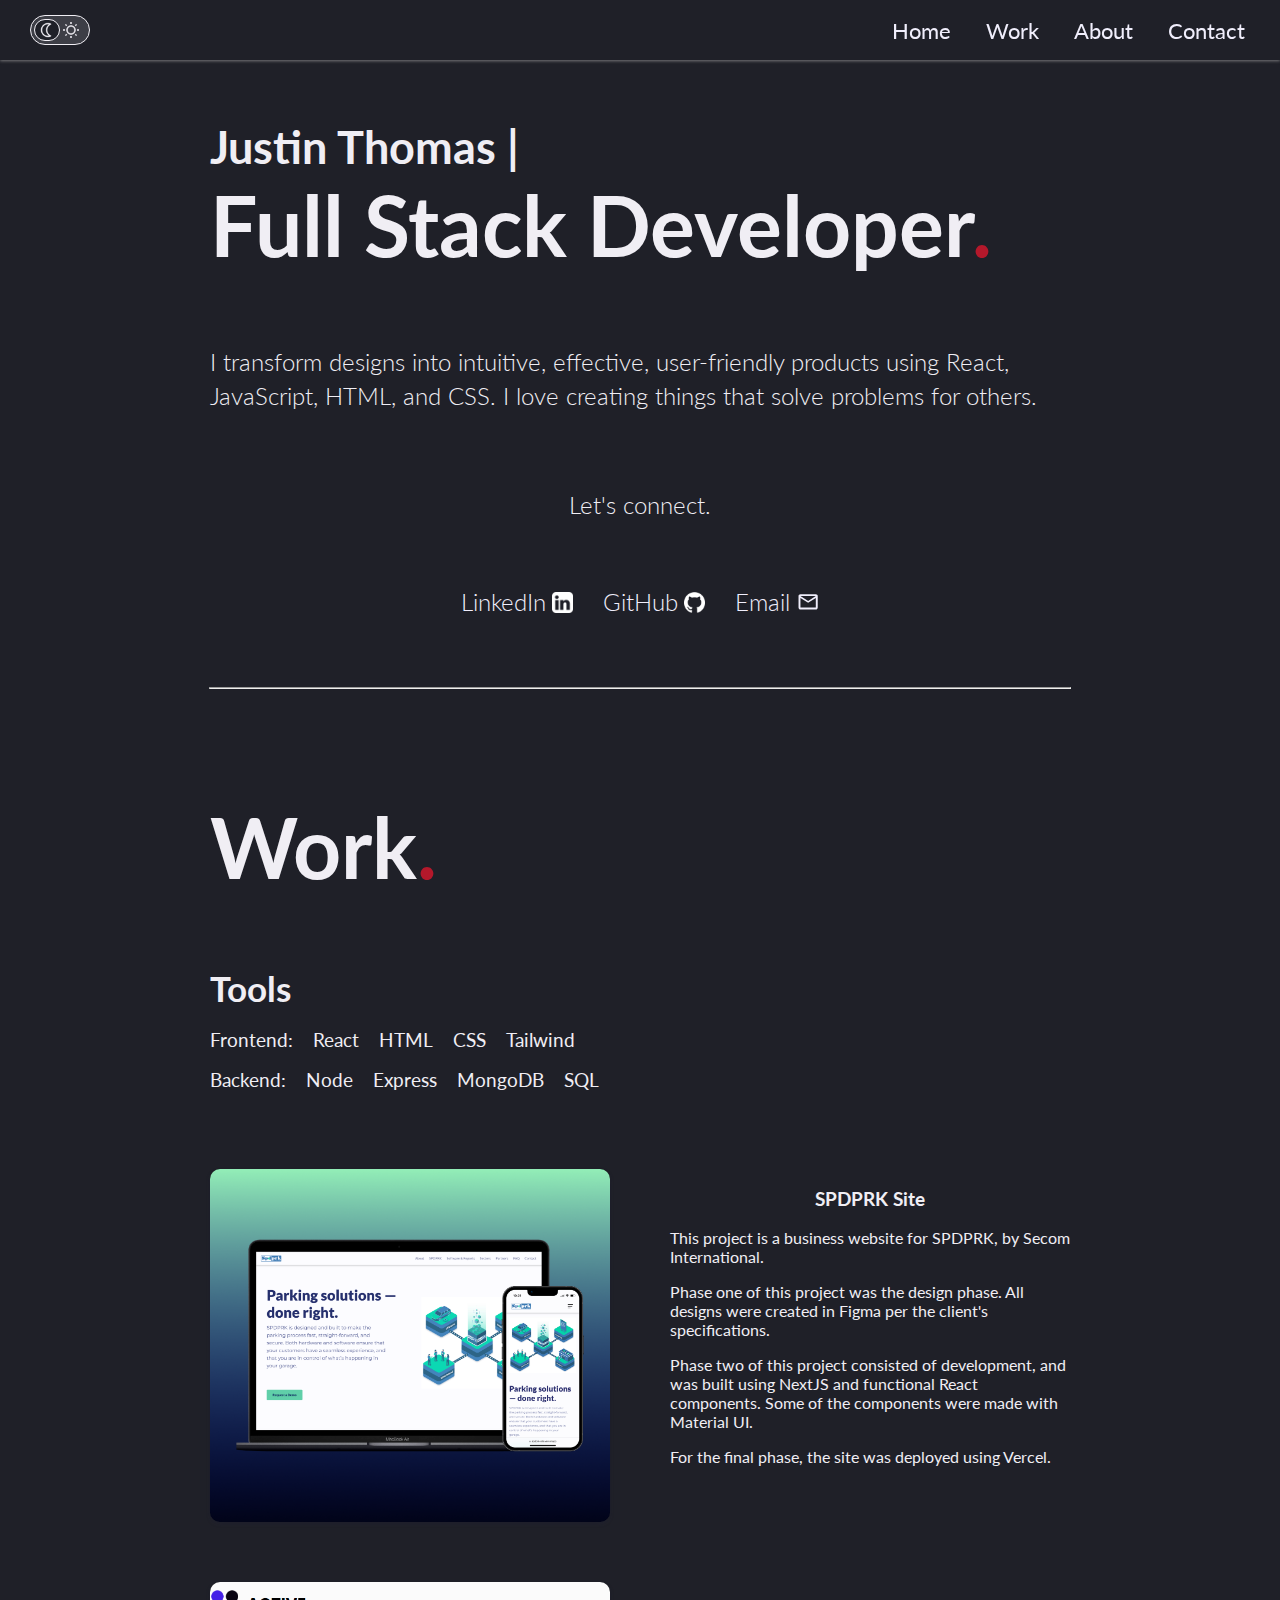
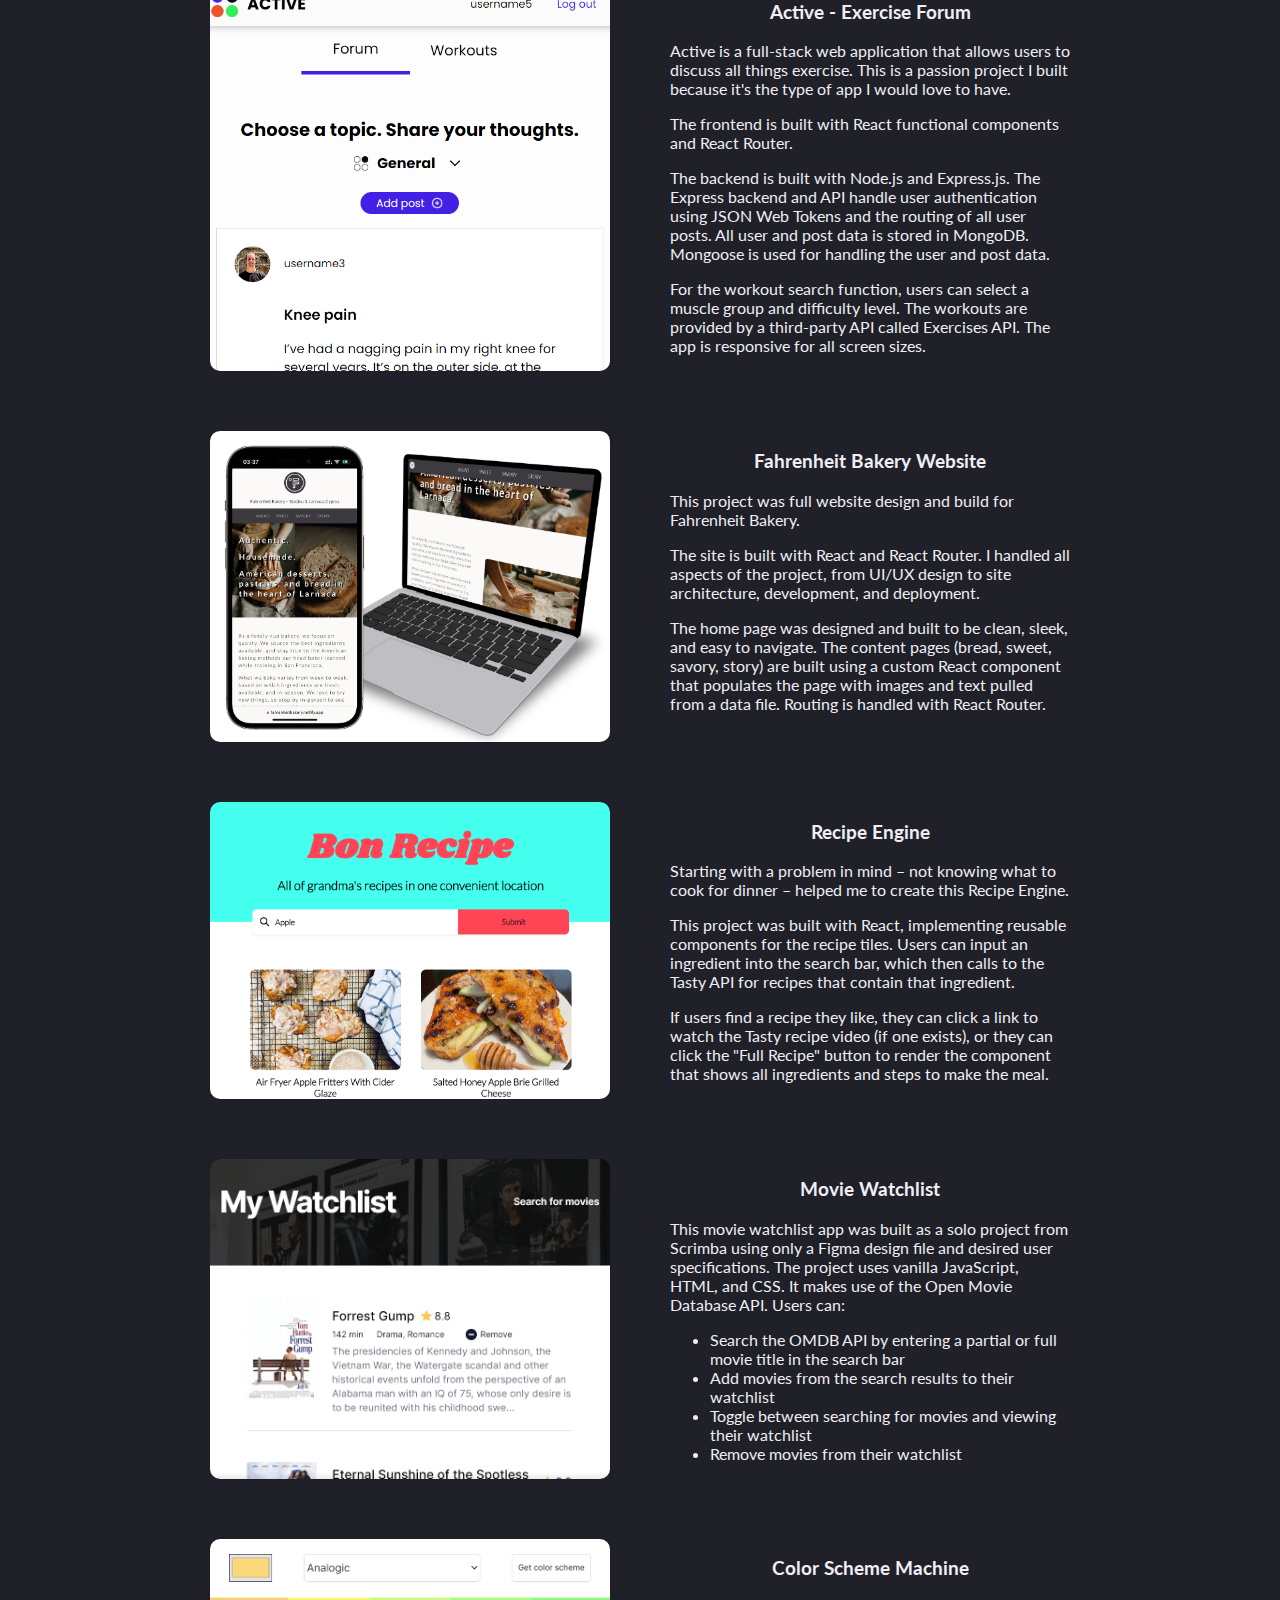
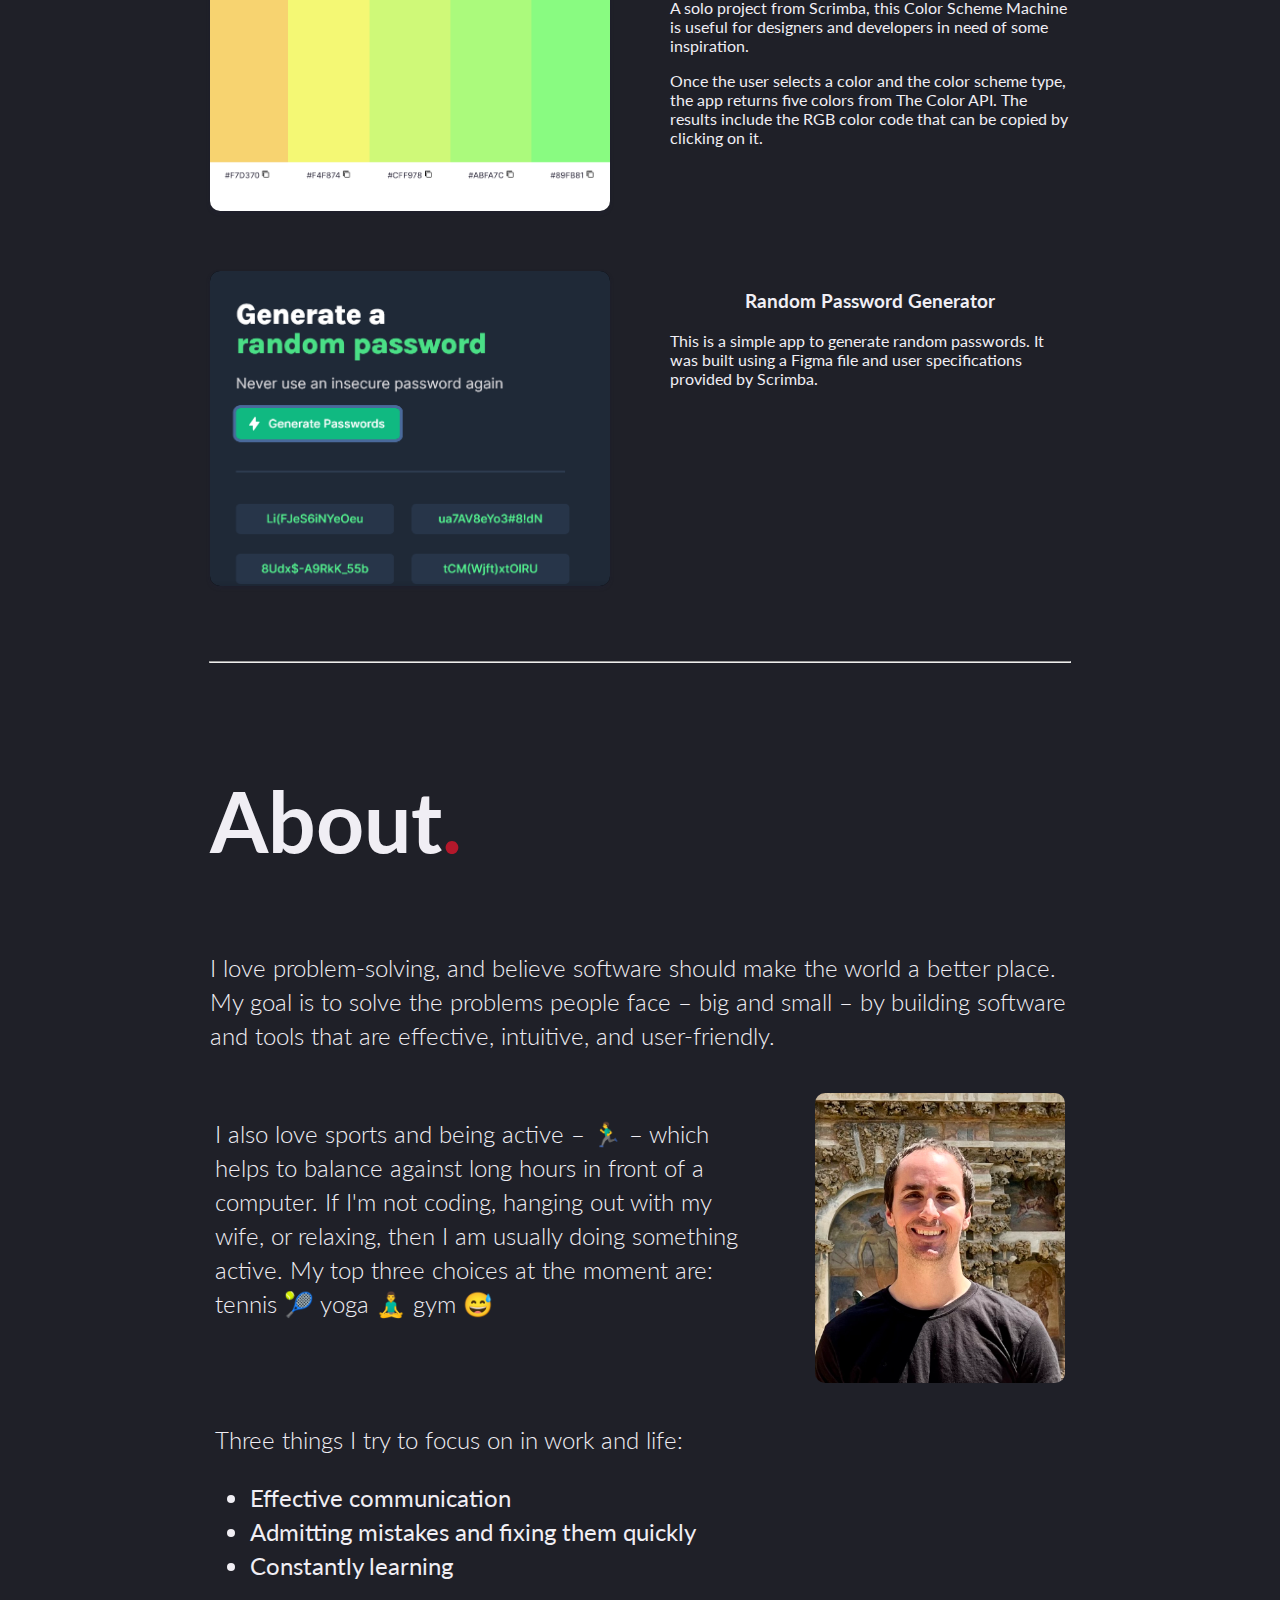
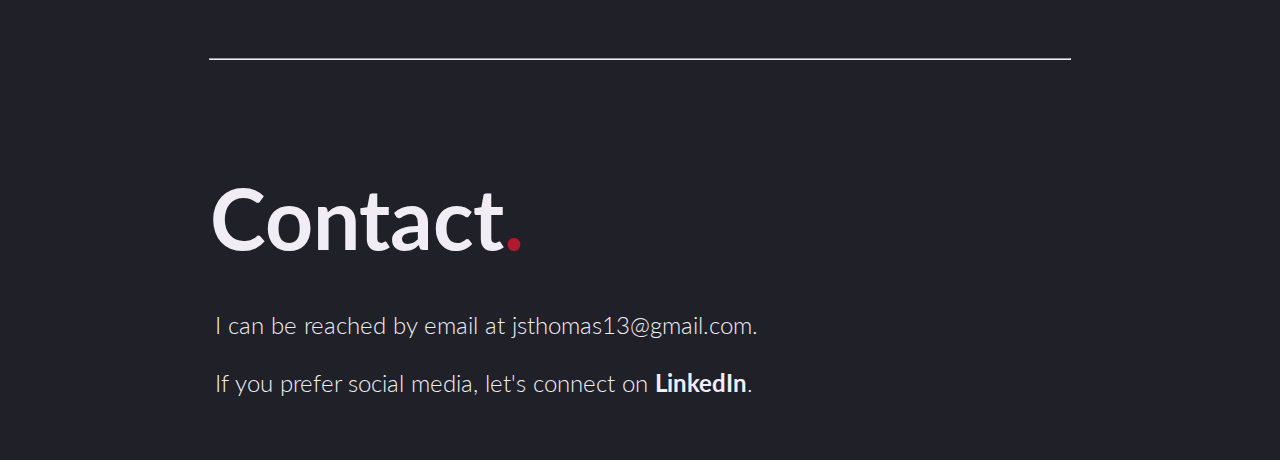
==== index.html @ 718c8004 "update SPDPRK project description" ====
<!DOCTYPE html>
<html lang="en">
  <head>
    <meta charset="UTF-8">
    <meta name="viewport" content="width=device-width, initial-scale=1.0">
    <meta http-equiv="X-UA-Compatible" content="ie=edge">
    <title>Justin Thomas | Portfolio</title>
    <link rel="preconnect" href="https://fonts.googleapis.com">
    <link rel="preconnect" href="https://fonts.gstatic.com" crossorigin>
    <link href="https://fonts.googleapis.com/css2?family=Lato:wght@300&family=Raleway:ital,wght@0,400;0,700;1,400&display=swap" rel="stylesheet">
    <link rel="stylesheet" href="style.css">
  </head>
  <body>
    <nav id="navbar" class="navbar">
        <div class="mode-button-container">
            <label class="switch">
                <input id="mode-button" type="checkbox">
                <span class="slider round" id="slider-round">
                    <div class="dark-mode-icon-container">
                        <img class="dark-mode-icon-moon" src="/images/moon-icon.png" alt="moon-icon"/>
                        <img class="dark-mode-icon" src="/images/sun-icon.png" alt="sun-icon"/>
                    </div>
                </span>
            </label>
        </div>
        <div class="menu-items">
            <div><a id="home-button" href="#" class="underline">Home</a></div>
            <div><a id="projects-button" href="#work-section-title" class="underline">Work</a></div>
            <div><a id="about-button" href="#about-section-title" class="underline">About</a></div>
            <div><a id="contact-button" href="#contact-section-title" class="underline">Contact</a></div>
        </div>
    </nav>
    <!-- Beginning of Introduction section -->
    <div class="intro">
        <h1 id="title" class="title">Justin Thomas |</h1>
        <span id="role" class="role">Full Stack Developer<span class="red">.</span></span>
        <h3 id="summary" class="summary">I transform designs into intuitive, effective, user-friendly products using React, JavaScript, HTML, and CSS. I love creating things that solve problems for others.</h3>
        <h3 id="summary2" class="summary2">Let's connect.</h3>
        <div class="social-icons">
            <a id="linkedin-text" class="linkedin-text" href="https://linkedin.com/in/justin-thomas-9b4237b9" target="_blank"><div class="social-container"><p>LinkedIn</p><img id="linkedin-image" src="./images/linkedin-light.png" class="linkedin"/></div></a>
            <a id="github-text" class="github-text" href="https://github.com/justinshane13" target="_blank"><div class="social-container"><p>GitHub</p><img id="github-image" src="./images/GitHub-Mark-Light-120px-plus.png" class="linkedin"/></div></a>
            <a id="email-text" class="email-text" onclick="sendEmail()" href="#0"><div class="social-container"><p>Email</p><img id="email-image" src="./images/mail.svg" class="email-image"/></div></a>
        </div>
    </div>
    <hr id="work-divider"/>
    <!-- Beginning of Work section -->
    <div class="work-section-container">
        <div id="work-section-title" class="section-title">
            <div id="projects-section-title" class="role">Work<span class="red">.</span></div>
        </div>
        <!-- Specify tools used -->
        <div id="tools-section" class="tools-section">
            <p class="tools-title">Tools</p>
            <div class="tools-list">
                <p class="tool-item">Frontend:</p>
                <p class="tool-item">React</p>
                <p class="tool-item">HTML</p>
                <p class="tool-item">CSS</p>
                <p class="tool-item">Tailwind</p>
            </div>
            <div class="tools-list">
                <p class="tool-item">Backend:</p>
                <p class="tool-item">Node</p>
                <p class="tool-item">Express</p>
                <p class="tool-item">MongoDB</p>
                <p class="tool-item">SQL</p>
            </div>
        </div>
        <div id="projects-container" class="projects-container">
            <div class="img-container" id="img-container7">
                <img src="./images/portfolio_spdprk_image.png" class="project-img" id="project-img7"/>
                <a class="img-button-a" id="img-button-q" href="https://spdprk-site.vercel.app" target="_blank">Live Site</a>
                <a class="img-button-b" id="img-button-r" href="https://github.com/justinshane13/SPDPRK-site" target="_blank">GitHub</a>
                <div class="made-with" id="made-with7">
                    <p class="built">Built with:</p>
                    <p class="tools">NextJS | React | HTML | CSS | Vercel</p>
                </div>
            </div>
            <div>
                <h3>SPDPRK Site</h3>
                <div class="project-description">
                    <p>This project is a business website for SPDPRK, by Secom International.</p>
                    <p>Phase one of this project was the design phase. All designs were created in Figma per the client's specifications.</p>
                    <p>Phase two of this project consisted of development, and was built using NextJS and functional React components. Some of the components were made with Material UI.</p>
                    <p>For the final phase, the site was deployed using Vercel.</p>
                </div>
            </div>
            <div class="img-container" id="img-container6">
                <img src="./images/Social-App.png" class="project-img" id="project-img6"/>
                <a class="img-button-a" id="img-button-o" href="https://social-frontend-7ruj.onrender.com/" target="_blank">Live Site</a>
                <a class="img-button-b" id="img-button-p" href="https://github.com/justinshane13/social-frontend" target="_blank">GitHub</a>
                <div class="made-with" id="made-with6">
                    <p class="built">Built with:</p>
                    <p class="tools">React | React Router | Node.js | Express.js | MongoDB | Exercises API</p>
                </div>
            </div>
            <div>
                <h3>Active - Exercise Forum</h3>
                <div class="project-description">
                    <p>Active is a full-stack web application that allows users to discuss all things exercise. This is a passion project I built because it's the type of app I would love to have.</p>
                    <p>The frontend is built with React functional components and React Router.</p>
                    <p>The backend is built with Node.js and Express.js. The Express backend and API handle user authentication using JSON Web Tokens and the routing of all user posts. All user and post data is stored in MongoDB. Mongoose is used for handling the user and post data.</p>
                    <p>For the workout search function, users can select a muscle group and difficulty level. The workouts are provided by a third-party API called Exercises API. The app is responsive for all screen sizes.</p>
                </div>
            </div>
            <div class="img-container" id="img-container5">
                <img src="./images/Combo-Mockup.png" class="project-img" id="project-img5"/>
                <a class="img-button-a" id="img-button-m" href="https://fahrenheitbakery.com/" target="_blank">Live Site</a>
                <a class="img-button-b" id="img-button-n" href="https://github.com/justinshane13/fahrenheit_website" target="_blank">GitHub</a>
                <div class="made-with" id="made-with5">
                    <p class="built">Built with:</p>
                    <p class="tools">React | React Router | JavaScript | HTML | CSS</p>
                </div>
            </div>
            <div>
                <h3>Fahrenheit Bakery Website</h3>
                <div class="project-description">
                    <p>This project was full website design and build for Fahrenheit Bakery.</p>
                    <p>The site is built with React and React Router. I handled all aspects of the project, from UI/UX design to site architecture, development, and deployment.</p>
                    <p>The home page was designed and built to be clean, sleek, and easy to navigate. The content pages (bread, sweet, savory, story) are built using a custom React component that populates the page with images and text pulled from a data file. Routing is handled with React Router.</p>
                </div>
            </div>
            <div class="img-container" id="img-container2">
                <img src="./images/Recipe-Generator-Image.png" class="project-img" id="project-img2"/>
                <a class="img-button-a" id="img-button-d" href="https://recipegeneratorjt.netlify.app" target="_blank">Live Site</a>
                <a class="img-button-b" id="img-button-e" href="https://github.com/justinshane13/Recipe-Generator" target="_blank">GitHub</a>
                <div class="made-with" id="made-with2">
                    <p class="built">Built with:</p>
                    <p class="tools">React | JavaScript | HTML | CSS | Tasty API</p>
                </div>
            </div>
            <div>
                <h3>Recipe Engine</h3>
                <div class="project-description">
                    <p>Starting with a problem in mind – not knowing what to cook for dinner – helped me to create this Recipe Engine.</p>
                    <p>This project was built with React, implementing reusable components for the recipe tiles. Users can input an ingredient into the search bar, which then calls to the Tasty API for recipes that contain that ingredient.</p>
                    <p>If users find a recipe they like, they can click a link to watch the Tasty recipe video (if one exists), or they can click the "Full Recipe" button to render the component that shows all ingredients and steps to make the meal.</p>
                </div>
            </div>
            <div class="img-container" id="img-container1">
                <img src="./images/MovieWatchlist1.png" class="project-img" id="project-img1"/>
                <a class="img-button-a" id="img-button-a" href="https://moviewatchlistjt.netlify.app" target="_blank">Live Site</a>
                <a class="img-button-b" id="img-button-b" href="https://github.com/justinshane13/Movie-Watchlist" target="_blank">GitHub</a>
                <div class="made-with" id="made-with1">
                    <p class="built">Built with:</p>
                    <p class="tools">JavaScript | HTML | CSS | OMDB API</p>
                </div>
            </div>
            <div>
                <h3>Movie Watchlist</h3>
                <div class="project-description">
                    <p>This movie watchlist app was built as a solo project from Scrimba using only a Figma design file and desired user specifications. The project uses vanilla JavaScript, HTML, and CSS. It makes use of the Open Movie Database API. Users can:</p>
                    <ul>
                        <li>Search the OMDB API by entering a partial or full movie title in the search bar</li>
                        <li>Add movies from the search results to their watchlist</li>
                        <li>Toggle between searching for movies and viewing their watchlist</li>
                        <li>Remove movies from their watchlist</li>
                    </ul>
                </div>
                <p></p>
            </div>
            <div class="img-container" id="img-container3">
                <img src="./images/Color Scheme Generator.png" class="project-img" id="project-img3"/>
                <a class="img-button-a" id="img-button-g" href="https://colorschemegeneratorjt.netlify.app" target="_blank">Live Site</a>
                <a class="img-button-b" id="img-button-h" href="https://github.com/justinshane13/Color-Scheme-Generator" target="_blank">GitHub</a>
                <div class="made-with" id="made-with3">
                    <p class="built">Built with:</p>
                    <p class="tools">JavaScript | HTML | CSS | The Color API</p>
                </div>
            </div>
            <div>
                <h3>Color Scheme Machine</h3>
                <div class="project-description">
                    <p>A solo project from Scrimba, this Color Scheme Machine is useful for designers and developers in need of some inspiration.</p>
                    <p>Once the user selects a color and the color scheme type, the app returns five colors from The Color API. The results include the RGB color code that can be copied by clicking on it.</p>
                </div>
            </div>
            <div class="img-container" id="img-container4">
                <img src="./images/Password Generator.png" class="project-img" id="project-img4"/>
                <a class="img-button-a" id="img-button-j" href="https://passwordgeneratorjt.netlify.app" target="_blank">Live Site</a>
                <a class="img-button-b" id="img-button-k" href="https://github.com/justinshane13/Password-Generator" target="_blank">GitHub</a>
                <div class="made-with" id="made-with4">
                    <p class="built">Built with:</p>
                    <p class="tools">JavaScript | HTML | CSS</p>
                </div>
            </div>
            <div>
                <h3>Random Password Generator</h3>
                <div class="project-description">
                    <p>This is a simple app to generate random passwords. It was built using a Figma file and user specifications provided by Scrimba.</p>
                </div>
            </div>
        </div>
    </div>
    <hr/>
    <!-- Beginning of About section -->
    <div class="about-container" id="about-container">
        <div id="about-section-title" class="section-title">
            <div id="about-section-title" class="role">About<span class="red">.</span></div>
        </div>
        <h3 class="about-summary-work">I love problem-solving, and believe software should make the world a better place. My goal is to solve the problems people face – big and small – by building software and tools that are effective, intuitive, and user-friendly.</h3>
        <div class="about-with-photo">
            <h3 class="about-summary-personal">I also love sports and being active – 🏃‍♂️ – which helps to balance against long hours in front of a computer. If I'm not coding, hanging out with my wife, or relaxing, then I am usually doing something active. My top three choices at the moment are: tennis 🎾 yoga 🧘‍♂️ gym 😅</h3>
            <img src="./images/IMG_2040.jpg" class="headshot"/>
        </div>
        <h3 class="about-summary-work2">Three things I try to focus on in work and life:</h3>
        <div class="about-list">
            <ul>
                <li>Effective communication</li>
                <li>Admitting mistakes and fixing them quickly</li>
                <li>Constantly learning</li>
            </ul>
        </div>
    </div>
    <hr/>
    <!-- Beginning of Contact section -->
    <div id="contact-section" class="contact-section">
        <div id="contact-section-title" class="section-title">
            <div id="contact-section-title" class="role">Contact<span class="red">.</span></div>
        </div>
        <div class="contact-text">
            <p>I can be reached by email at jsthomas13@gmail.com.</p>
            <p>If you prefer social media, let's connect on <a id="linkedin-text2" class="linkedin-text underline bold"href="https://linkedin.com/in/justin-thomas-9b4237b9" target="_blank">LinkedIn</a>.</p>
        </div>
    </div>
	<script src="index.js"></script>
  </body>
</html>
---- style.css ----
html {
    scroll-behavior: smooth;
}

body {
    text-align: center;
    justify-content: center;
    margin: 0px 0px 60px 0px;
    background-color: rgb(31, 32, 40);
    color: rgb(240, 238, 244);
    font-family: Lato, sans-serif;
    position: relative;
    overflow-x: hidden;
}

body:before {
    background-size: cover;
    content: '';
    position: absolute;
    left: 0; right: 0; top: 0; bottom: 0;
    z-index: -1;
    opacity: 0.2;
}

.navbar {
    height: 60px;
    display: flex;
    justify-content: right;
    align-items: center;
    font-size: 22px;
    width: 100%;
    position: fixed;
    top: 0;
    background-color: rgb(31, 32, 40);
    box-shadow: 0px 1px 3px rgb(120, 119, 122);
    z-index: 100;
}

.menu-items {
    display: flex;
}

.mode-button-container {
    margin-right: auto;
    display: flex;
    align-items: center;
}

/* The switch - the box around the slider */
.switch {
    position: relative;
    display: inline-block;
    width: 60px;
    height: 30px;
    margin-left: 30px;
}

/* Hide default HTML checkbox */
.switch input {
    opacity: 0;
    width: 0;
    height: 0;
}

.dark-mode-icon-container {
    display: flex;
    justify-content: space-between;
}

.dark-mode-icon-moon {
    width: 16px;
    height: 16px;
    margin-left: -1px;
    margin-top: 3px;
    margin-right: 2px;
    z-index: 99;
}

.dark-mode-icon {
    width: 16px;
    height: 16px;
    margin-top: 3px;
    margin-right: 2px;
    z-index: 99;
}

/* The slider */
.slider {
    position: absolute;
    cursor: pointer;
    top: 0;
    left: 0;
    right: 0;
    bottom: 0;
    background-color: rgb(61, 62, 70);
    border: 1px solid rgb(240, 238, 244);
    -webkit-transition: .4s;
    transition: .4s;
}

.slider:before {
    position: absolute;
    content: "";
    height: 20px;
    width: 24px;
    left: 3px;
    bottom: 3px;
    border: 1px solid rgb(240, 238, 244);
    background-color: rgb(31, 32, 40);
    -webkit-transition: .4s;
    transition: .4s;
}

input {
    background-color: rgb(31, 32, 40);
}

input:checked {
    background-color: rgb(31, 32, 40);
}

input:checked + .slider:before {
    -webkit-transform: translateX(24px);
    -ms-transform: translateX(24px);
    transform: translateX(24px);
}

/* Rounded sliders */
.slider.round {
    border-radius: 30px;
    font-size: 15px;
    padding-top: 3px;
    padding-right: 8px;
    padding-left: 8px;
    text-align: right;
    color: black;
    font-weight: bold;
}

.slider.round:before {
    border-radius: 11px;
}

.navbar a {
    text-decoration: none;
    color: rgb(240, 238, 252);
    margin-right: 35px;
}

.underline {
    display: inline;
    position: relative;
    overflow: hidden;
}

.underline-light {
    display: inline;
    position: relative;
    overflow: hidden;
}

.underline:after {
    content: "";
    position: absolute;
    z-index: -1;
    left: 0;
    right: 100%;
    bottom: -4px;
    background: rgb(180, 24, 43);
    height: 2px;
    transition-property: left right;
    transition-duration: 0.3s;
    transition-timing-function: ease-out;
}

.underline-light:after {
    content: "";
    position: absolute;
    z-index: -1;
    left: 0;
    right: 100%;
    bottom: -4px;
    background: rgb(180, 24, 43);
    height: 2px;
    transition-property: left right;
    transition-duration: 0.3s;
    transition-timing-function: ease-out;
}

.underline:hover:after,
.underline:focus:after,
.underline:active:after {
    right: 0;
}

.underline-light:hover:after,
.underline-light:focus:after,
.underline-light:active:after {
    right: 0;
}

.intro {
    margin-top: 60px;
    justify-content: center;
    width: 860px;
    text-align: left;
    margin-left: auto;
    margin-right: auto;
    margin-top: 120px;
}

.title {
    font-size: 45px;
    font-weight: bold;
    margin-left: auto;
    margin-right: auto;
    margin-bottom: 0px;
    width: 100%;
}

.role {
    font-size: 84px;
    font-weight: bold;
    margin-top: 0px;
    width: 100%;
    text-align: left;
}

.red {
    color: rgb(180, 24, 43);
}

.blue {
    color: rgb(24, 42, 180);
}

.green {
    color: rgb(42, 180, 24)
}

.summary {
    font-size: 24px;
    width: 100%;
    text-align: left;
    font-weight: 300;
    line-height: 34px;
    margin-top: 70px;
}

.summary2 {
    font-size: 24px;
    width: 100%;
    text-align: center;
    font-weight: 300;
    line-height: 34px;
    margin-top: 75px;
}

.social-icons {
    display: flex;
    justify-content: center;
    margin-top: 40px;
}

.linkedin {
    height: 21px;
    float: right;
    margin-left: 6px;
}

.email-image {
    height: 24px;
    float: right;
    margin-left: 6px;
}

.linkedin-text {
    font-size: 24px;
    font-weight: 300;
    text-decoration: none;
    color:rgb(240, 238, 252);
    line-height: 20px;
}

.github-text {
    font-size: 24px;
    font-weight: 300;
    text-decoration: none;
    color:rgb(240, 238, 252);
    margin-left: 30px;
    line-height: 20px;
}

.email-text {
    font-size: 24px;
    font-weight: 300;
    text-decoration: none;
    color:rgb(240, 238, 252);
    line-height: 20px;
    margin-left: 30px;
}

hr {
    width: 860px;
    margin-top: 75px;
}

.section-title {
    width: 860px;
    margin-left: auto;
    margin-right: auto;
    margin-top: 0px;
    height: 200px;
    display: flex;
    align-items: flex-end;
}

.tools-section {
    margin-top: 70px;
    text-align: left;
}

.tools-title {
    font-size: 2.2em;
    font-weight: bold;
    margin-bottom: 0px;
}

.tools-list {
    display: flex;
    height: 40px;
}

.tool-item {
    margin-right: 20px;
    font-size: 1.2em;
}

.projects-title {
    font-size: 2.2em;
    font-weight: bold;
    margin-bottom: 0px;
    margin-top: 80px;
    width: 90%;
    text-align: left;
}

.work-section-container {
    width: 860px;
    margin-left: auto;
    margin-right: auto;
}

.projects-container {
    width: 860px;
    display: grid;
    grid-template-columns: 400px 400px;
    grid-gap: 60px;
    margin-left: auto;
    margin-right: auto;
    margin-top: 80px;
}

.img-container {
    position: relative;
    background-color: black;
    border-radius: 10px;
    height: 100%;
    width: 100%;
}

.img-container img {
    height: 100%;
    width: 100%;
    transition: .5s;
}

.img-container .img-button-a {
    position: absolute;
    top: 20%;
    left: 30%;
    transform: translate(-50%, -50%);
    -ms-transform: translate(-50%, -50%);
    font-weight: bold;
    background-color: transparent;
    background-repeat: no-repeat;
    color: rgb(240, 238, 252);
    font-size: 18px;
    padding: 6px 6px;
    border: none;
    cursor: pointer;
    border-radius: 5px;
    opacity: 0;
    transition: .5s;
    font-family: Lato;
    text-decoration: none;
}

.img-container .img-button-b {
    position: absolute;
    top: 20%;
    left: 70%;
    transform: translate(-50%, -50%);
    -ms-transform: translate(-50%, -50%);
    font-weight: bold;
    background-color: transparent;
    background-repeat: no-repeat;
    color: rgb(240, 238, 252);
    font-size: 18px;
    padding: 6px 6px;
    border: none;
    cursor: pointer;
    border-radius: 5px;
    opacity: 0;
    transition: .5s;
    font-family: Lato;
    text-decoration: none;
}

.img-container button:hover {
    background-color: rgb(63, 150, 156);
    opacity: .5;
}

.project-img {
    border-radius: 10px;
    box-shadow: rgba(50, 50, 93, 0.25) 0px 2px 5px -1px, rgba(0, 0, 0, 0.3) 0px 1px 3px -1px;
    object-fit: cover;
}

.made-with {
    width: 100%;
    position: absolute;
    top: 77%;
    left: 50%;
    transform: translate(-50%, -50%);
    -ms-transform: translate(-50%, -50%);
    font-size: 18px;
    color: rgb(240, 238, 252);
    font-weight: bold;
    opacity: 0;
    transition: .5s;
    font-family: Lato;
}

.built {
    font-size: 14px;
    font-family: Lato;
    margin-bottom: 0px;
}

.tools {
    margin-top: 5px;
}

.project-description {
    text-align: left;
}

.about-title {
    font-size: 84px;
    font-weight: bold;
}

.about-summary-work {
    font-size: 24px;
    width: 100%;
    text-align: left;
    font-weight: 300;
    margin-top: 80px;
    margin-left: auto;
    margin-right: auto;
    line-height: 34px;
}

.about-summary-personal {
    font-size: 24px;
    text-align: left;
    font-weight: 300;
    line-height: 34px;
}

.headshot {
    object-fit: cover;
    width: 250px;
    height: 290px;
    border-radius: 10px;
    margin-left: 50px;
}

.about-with-photo {
    display: flex;
    width: 850px;
    margin-left: auto;
    margin-right: auto;
    margin-top: 40px;
}

.social-container {
    display: flex;
    height: 20px;
    align-items: center;
    margin-top: 30px;
}

.social-container:hover {
    font-weight: bold;
}

.about-container {
    width: 860px;
    margin-left: auto;
    margin-right: auto;
}

.about-summary-work2 {
    font-size: 24px;
    width: 850px;
    text-align: left;
    font-weight: 300;
    margin-left: auto;
    margin-right: auto;
    line-height: 34px;
    margin-top: 40px;
}

.about-list {
    font-size: 24px;
    text-align: left;
    margin-top: 0px;
    line-height: 34px;
    width: 850px;
}

.contact-text {
    font-size: 24px;
    width: 850px;
    text-align: left;
    font-weight: 300;
    margin-left: auto;
    margin-right: auto;
    line-height: 34px;
    margin-top: 40px;
}

.bold {
    font-weight: bold;
}

@media screen and (max-width: 940px) {
    .intro {
        width: 600px;
        margin-left: auto;
        margin-right: auto;
    }

    hr {
        width: 600px;
    }

    .section-title {
        width: 600px;
    }

    .projects-container {
        width: 600px;
        display: grid;
        gap: 60px;
        grid-template-columns: 600px;
        margin-left: auto;
        margin-right: auto;
    }

    .work-section-container {
        width: 600px;
        margin-left: auto;
        margin-right: auto;
    }

    .img-container .img-button-a {
        font-size: 30px;
    }

    .img-container .img-button-b {
        font-size: 30px;
    }

    .img-container .img-button-c {
        font-size: 30px;
    }

    .made-with {
        font-size: 24px;
    }

    .built {
        font-size: 18px;
    }

    .about-container {
        width: 600px;
    }

    .about-with-photo {
        display: flex;
        width: 600px;
        margin-left: auto;
        margin-right: auto;
        margin-top: 80px;
        align-items: center;
    }

    .about-list {
        width: 600px;
    }

    .contact-text {
        width: 600px;
    }
}

@media screen and (max-width: 700px) {
    .intro {
        width: 500px;
        margin-left: auto;
        margin-right: auto;
    }

    hr {
        width: 500px;
    }

    .projects-container {
        width: 500px;
        display: grid;
        gap: 50px;
        grid-template-columns: 500px;
        margin-left: auto;
        margin-right: auto;
    }

    .work-section-container {
        width: 500px;
        margin-left: auto;
        margin-right: auto;
    }

    .section-title {
        width: 500px;
    }

    .about-container {
        width: 500px;
    }

    .about-with-photo {
        display: flex;
        flex-direction: column;
        width: 500px;
        margin-left: auto;
        margin-right: auto;
        margin-top: 80px;
        align-items: center;
    }

    .about-summary-work2 {
        width: 500px;
    }

    .about-list {
        width: 500px;
    }

    .headshot {
        margin-top: 50px;
    }

    .contact-text {
        width: 500px;
    }
}

@media screen and (max-width: 600px) {
    .navbar {
        height: 60px;
        display: flex;
        justify-content: right;
        align-items: center;
        font-size: 16px;
        width: 100%;
    }

    .navbar a {
        text-decoration: none;
        color: rgb(240, 238, 252);
        margin-right: 20px;
    }

    .intro {
        width: 350px;
        margin-left: auto;
        margin-right: auto;
    }

    hr {
        width: 350px;
    }

    .section-title {
        width: 3500px;
    }

    .title {
        font-size: 40px;
    }

    .role {
        font-size: 51px;
        width: 100%;
    }

    .summary {
        font-size: 20px;
    }

    .summary2 {
        font-size: 20px;
    }

    .linkedin-text {
        font-size: 20px;
    }

    .github-text {
        font-size: 20px;
    }

    .email-text {
        font-size: 20px;
    }

    .projects-container {
        width: 350px;
        display: grid;
        gap: 40px;
        grid-template-columns: 350px;
        margin-left: auto;
        margin-right: auto;
    }

    .section-title {
        width: 350px;
        height: 150px;
        margin-top: -30px;
    }

    .work-section-container {
        width: 350px;
        margin-left: auto;
        margin-right: auto;
    }

    .img-container .img-button-a {
        font-size: 18px;
    }

    .img-container .img-button-b {
        font-size: 18px;
    }

    .img-container .img-button-c {
        font-size: 18px;
    }

    .made-with {
        font-size: 18px;
    }

    .built {
        font-size: 14px;
    }

    .about-container {
        width: 350px;
        margin-left: auto;
        margin-right: auto;
    }

    .about-summary-work {
        font-size: 20px;
        width: 350px;
    }

    .about-summary-personal {
        font-size: 20px;
        width: 350px;
    }

    .about-summary-work2 {
        font-size: 20px;
        width: 350px;
        margin-left: auto;
    }

    .about-with-photo {
        display: flex;
        flex-direction: column;
        width: 350px;
        margin-left: auto;
        margin-right: auto;
        margin-top: 40px;

    }

    .about-list {
        font-size: 20px;
        width: 330px;
    }

    .headshot {
        margin-top: 40px;
    }

    .contact-text {
        width: 350px;
        font-size: 20px;
    }
}

@media screen and (max-width: 550px) {
    .intro {
        width: 300px;
        margin-left: auto;
        margin-right: auto;
    }

    .title {
        font-size: 35px;
    }
    
    .role {
        font-size: 55px;
    }

    hr {
        width: 300px;
    }

    .section-title {
        width: 300px;
        margin-top: -60px;
    }

    .role {
        width: 100%;
    }

    .projects-container {
        width: 300px;
        display: grid;
        gap: 40px;
        grid-template-columns: 300px;
        margin-left: auto;
        margin-right: auto;
        margin-top: 50px;
    }

    .social-icons {
        width: 300px;
        display: flex;
        flex-direction: column;
        justify-content: center;
        align-items: center;
        text-align: center;
        margin-top: 30px;
    }

    .github-text {
        font-size: 20px;
        font-weight: 300;
        text-decoration: none;
        color:rgb(240, 238, 252);
        margin-left: 0px;
        line-height: 20px;
    }
    
    .email-text {
        font-size: 20px;
        font-weight: 300;
        text-decoration: none;
        color:rgb(240, 238, 252);
        line-height: 20px;
        margin-left: 0px;
    }

    .tools-section {
        width: 300px;
        margin-left: auto;
        margin-right: auto;
    }

    .tools-title {
        font-size: 1.6em;
    }

    .tools-list {
        width: 100%;
        font-size: 1em;
    }

    .tool-item {
        font-size: 1em;
        margin-right: 10px;
    }

    .about-container {
        width: 300px;
    }

    .about-summary-work {
        font-size: 20px;
    }

    .about-summary-personal {
        font-size: 20px;
        width: 300px;
    }

    .about-summary-work2 {
        font-size: 20px;
        width: 300px;
    }

    .about-list {
        font-size: 20px;
        width: 100%;
    }

    .about-with-photo {
        display: flex;
        flex-direction: column;
        width: 300px;
        margin-left: auto;
        margin-right: auto;
        margin-top: 40px;
    }

    .headshot {
        margin-top: 40px;
        margin-left: auto;
        margin-right: auto;
    }

    .contact-text {
        width: 300px;
        font-size: 20px;
    }
}
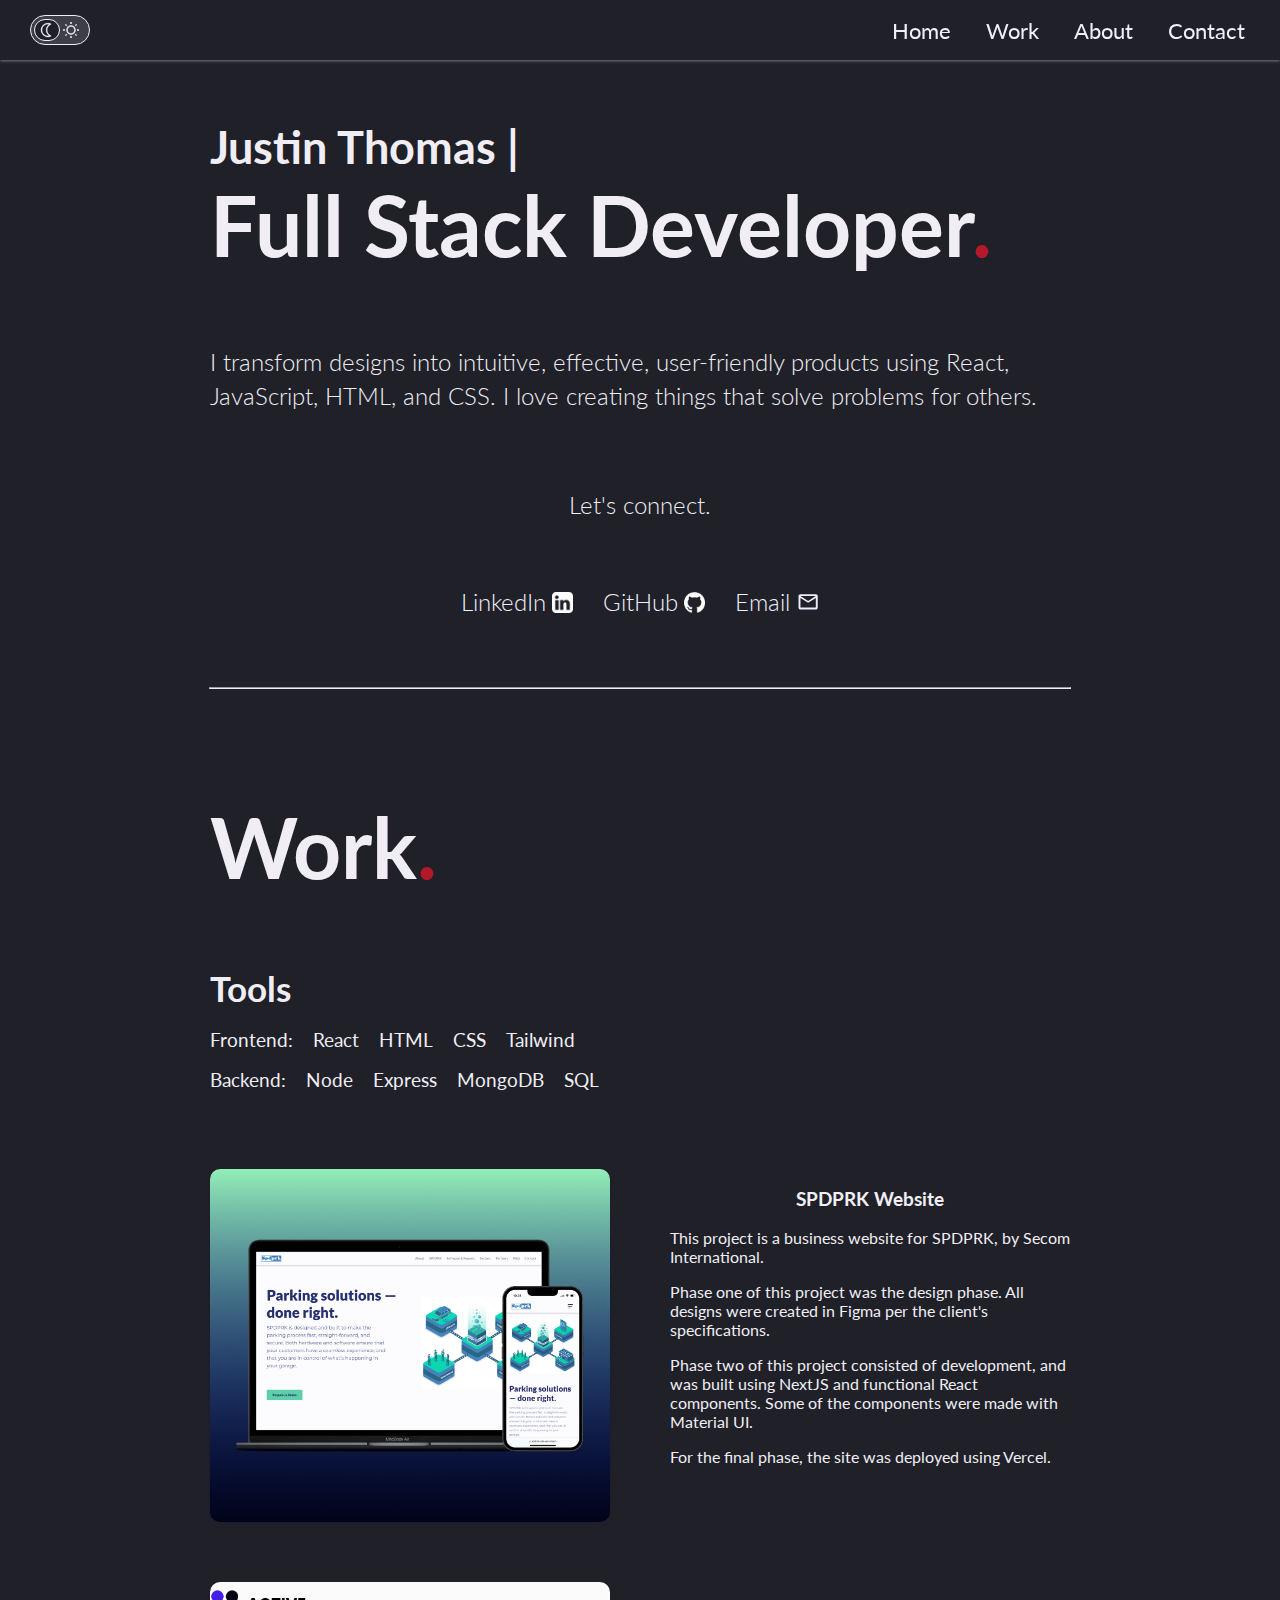
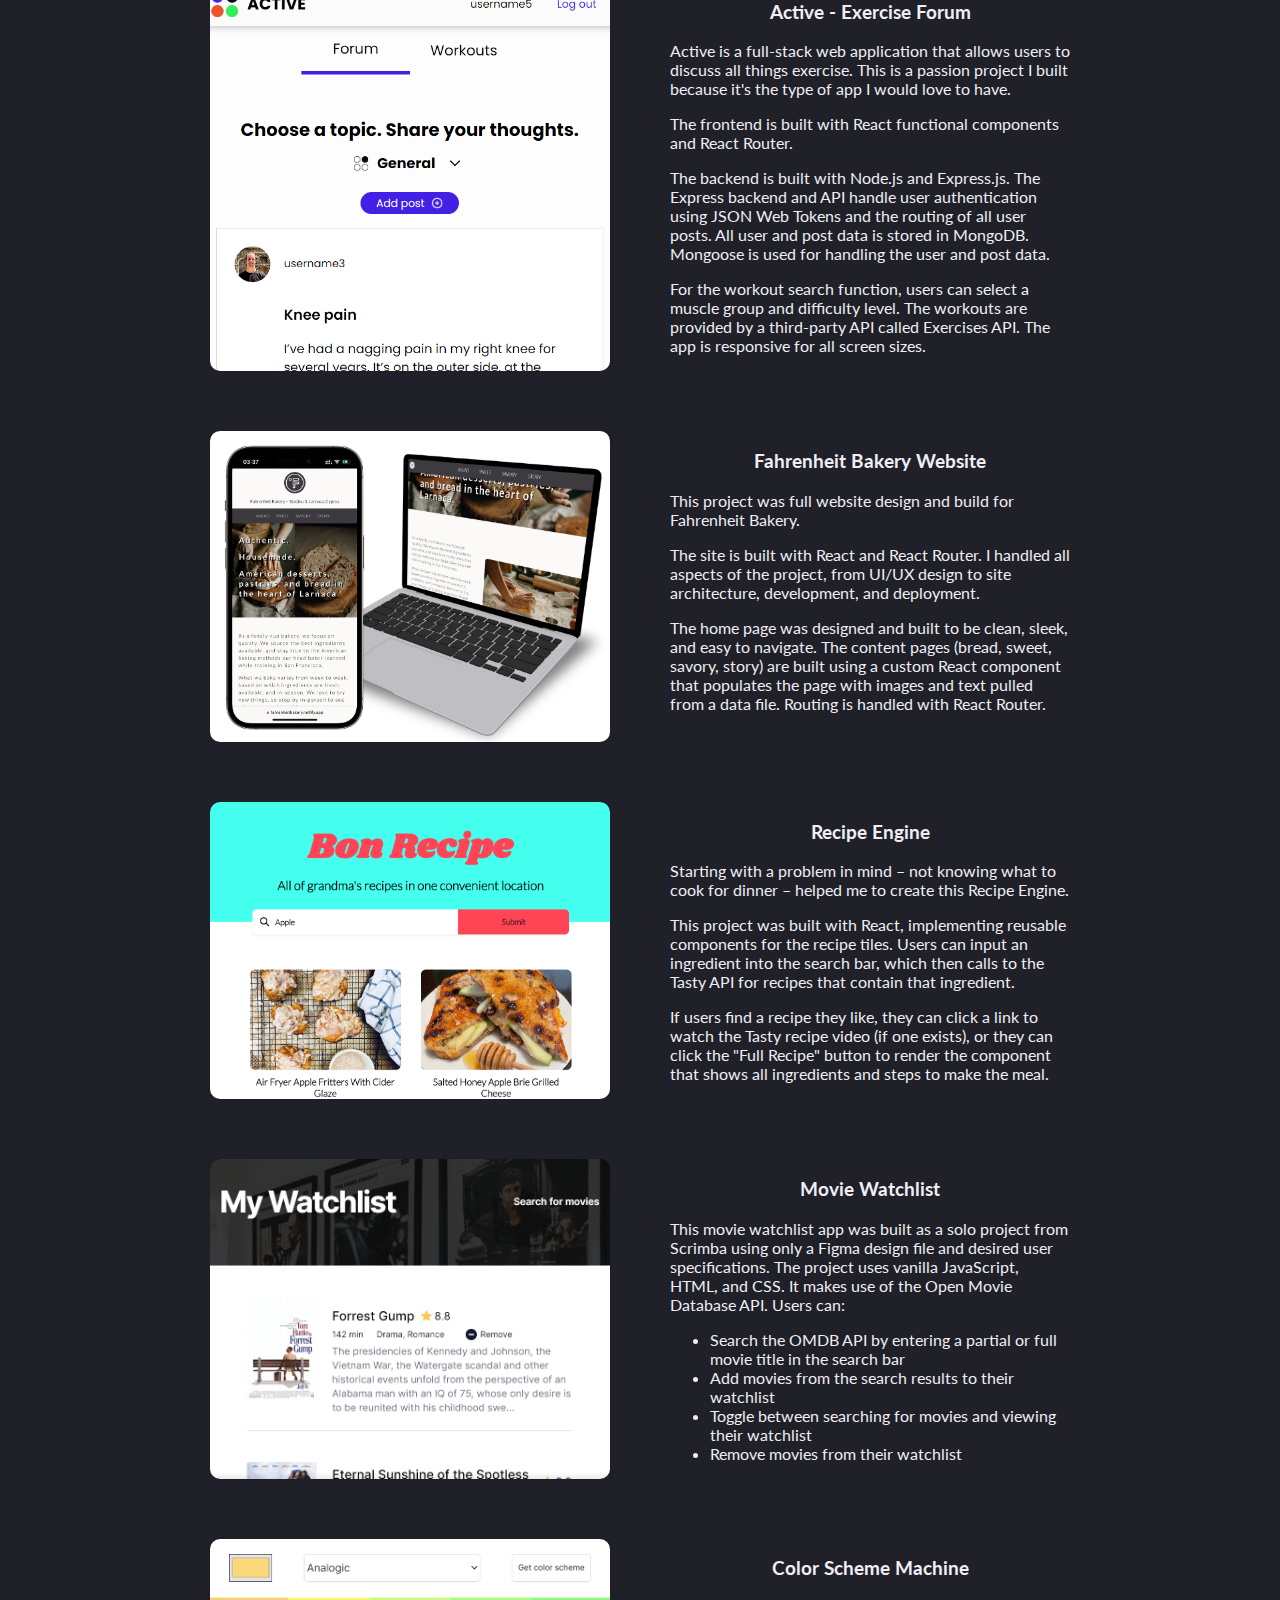
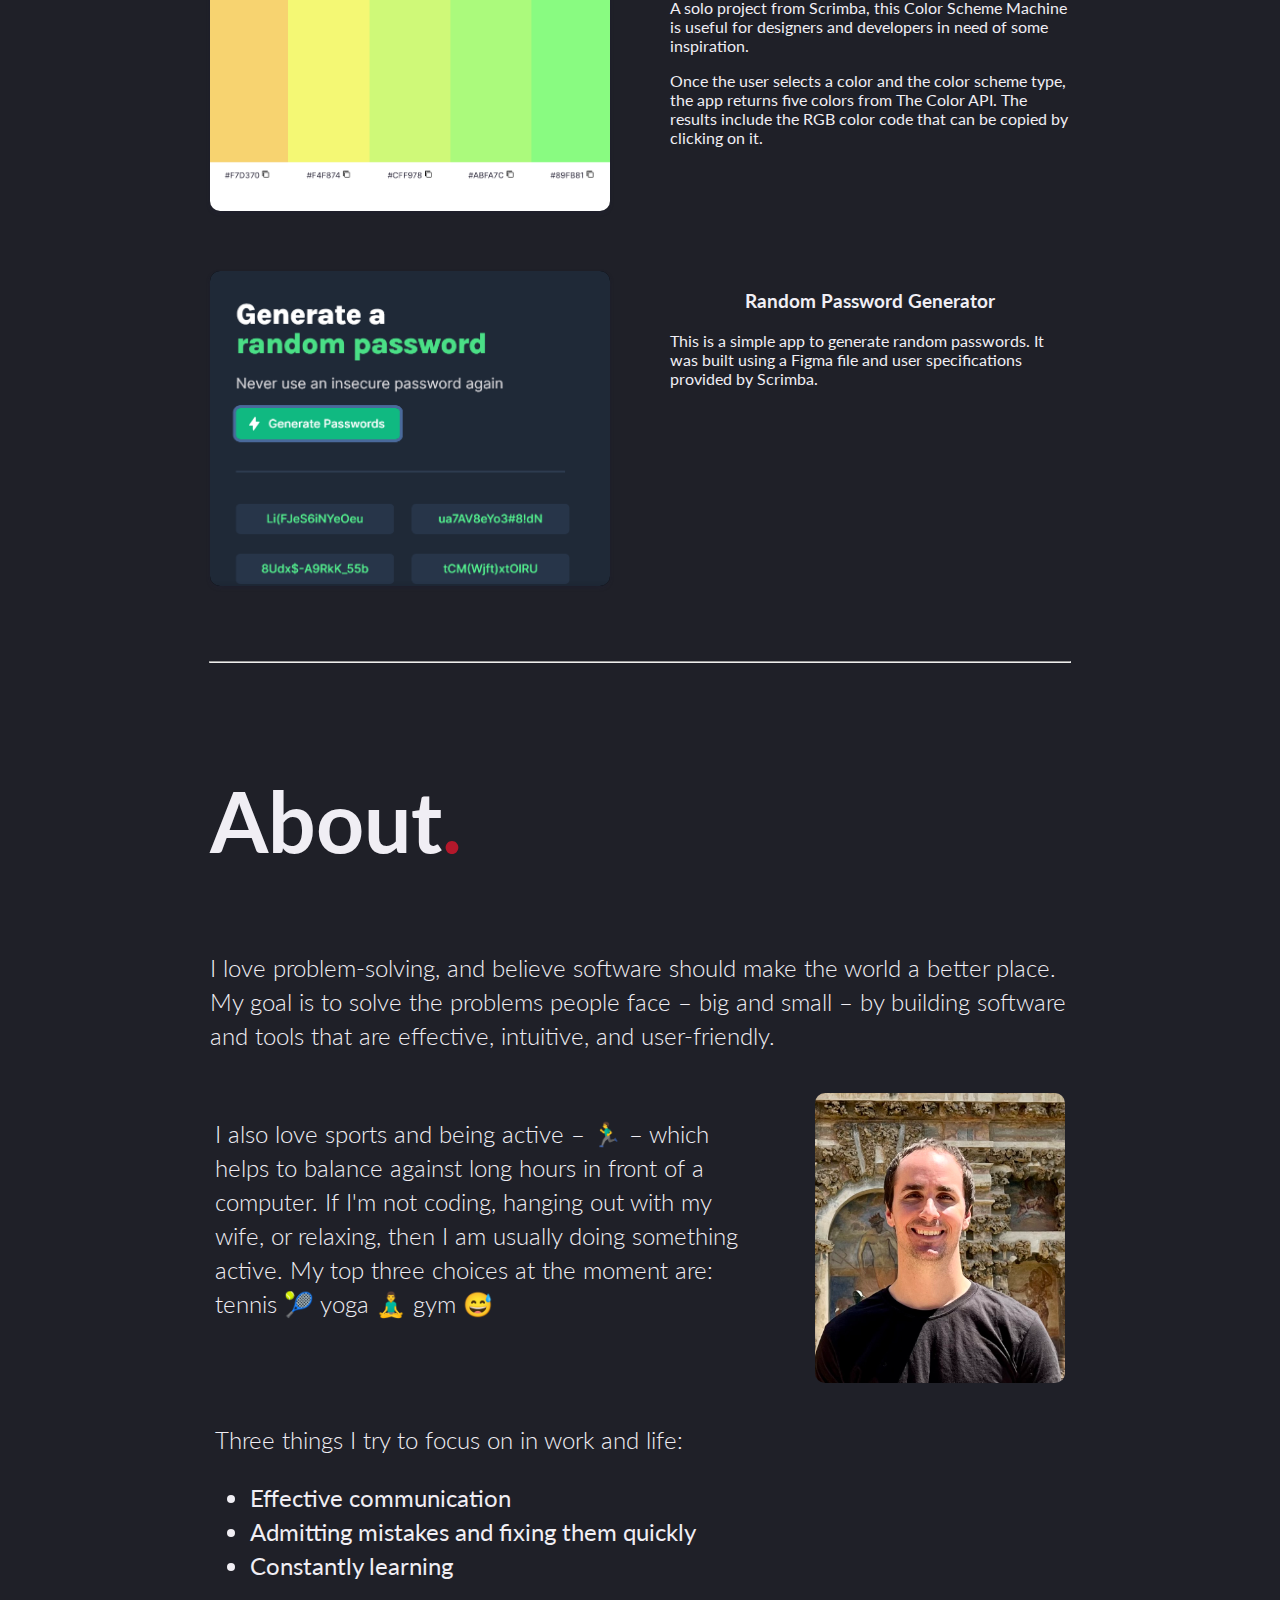
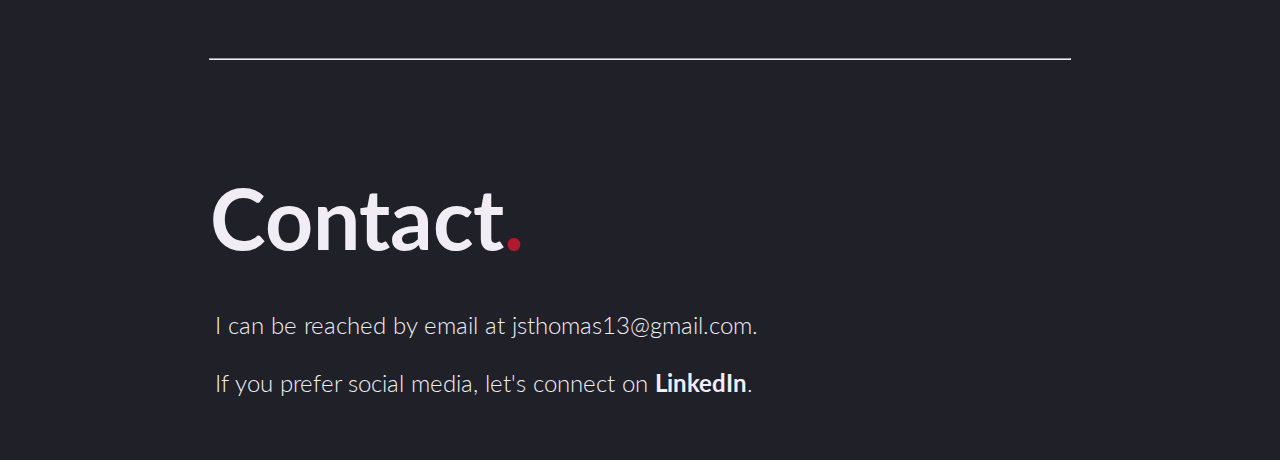
==== commit bc3cf805: "update SPDPRK project description" ====
--- a/index.html
+++ b/index.html
@@ -77,7 +77,7 @@
                 </div>
             </div>
             <div>
-                <h3>SPDPRK Site</h3>
+                <h3>SPDPRK Website</h3>
                 <div class="project-description">
                     <p>This project is a business website for SPDPRK, by Secom International.</p>
                     <p>Phase one of this project was the design phase. All designs were created in Figma per the client's specifications.</p>
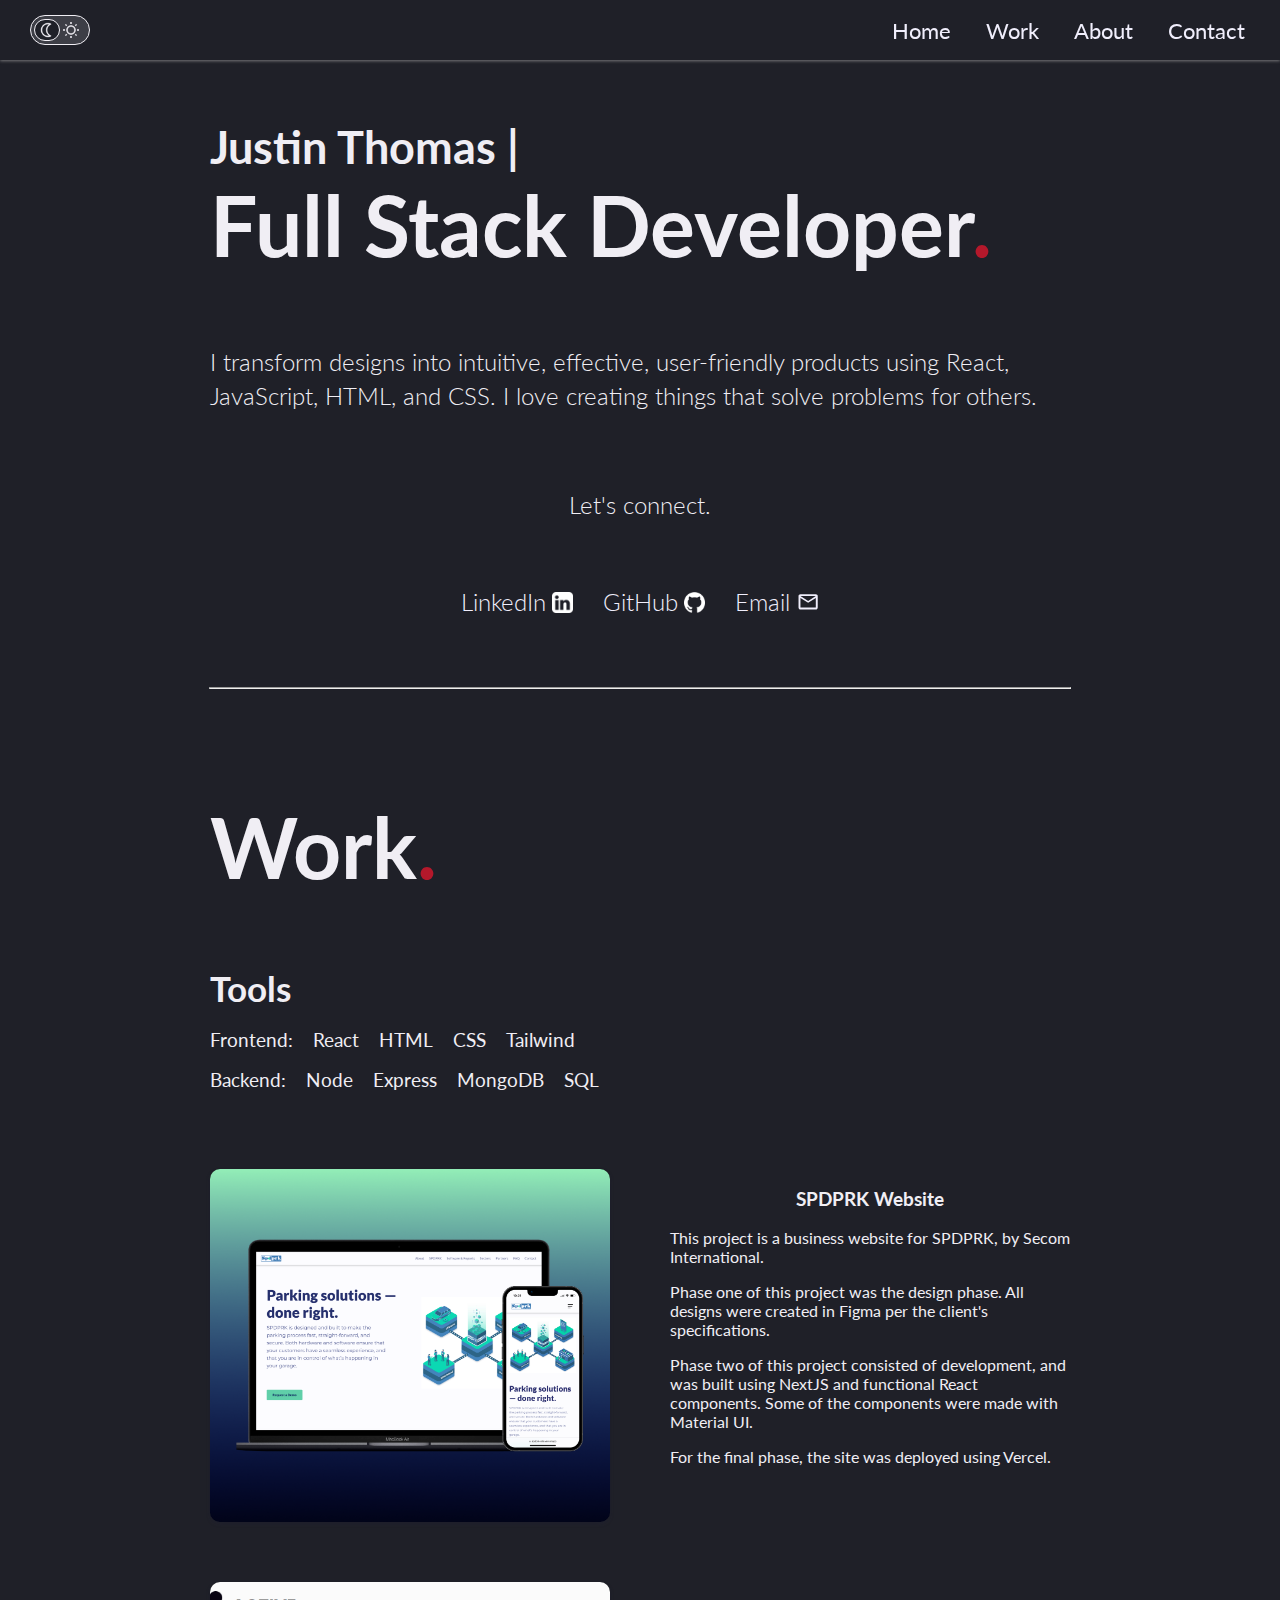
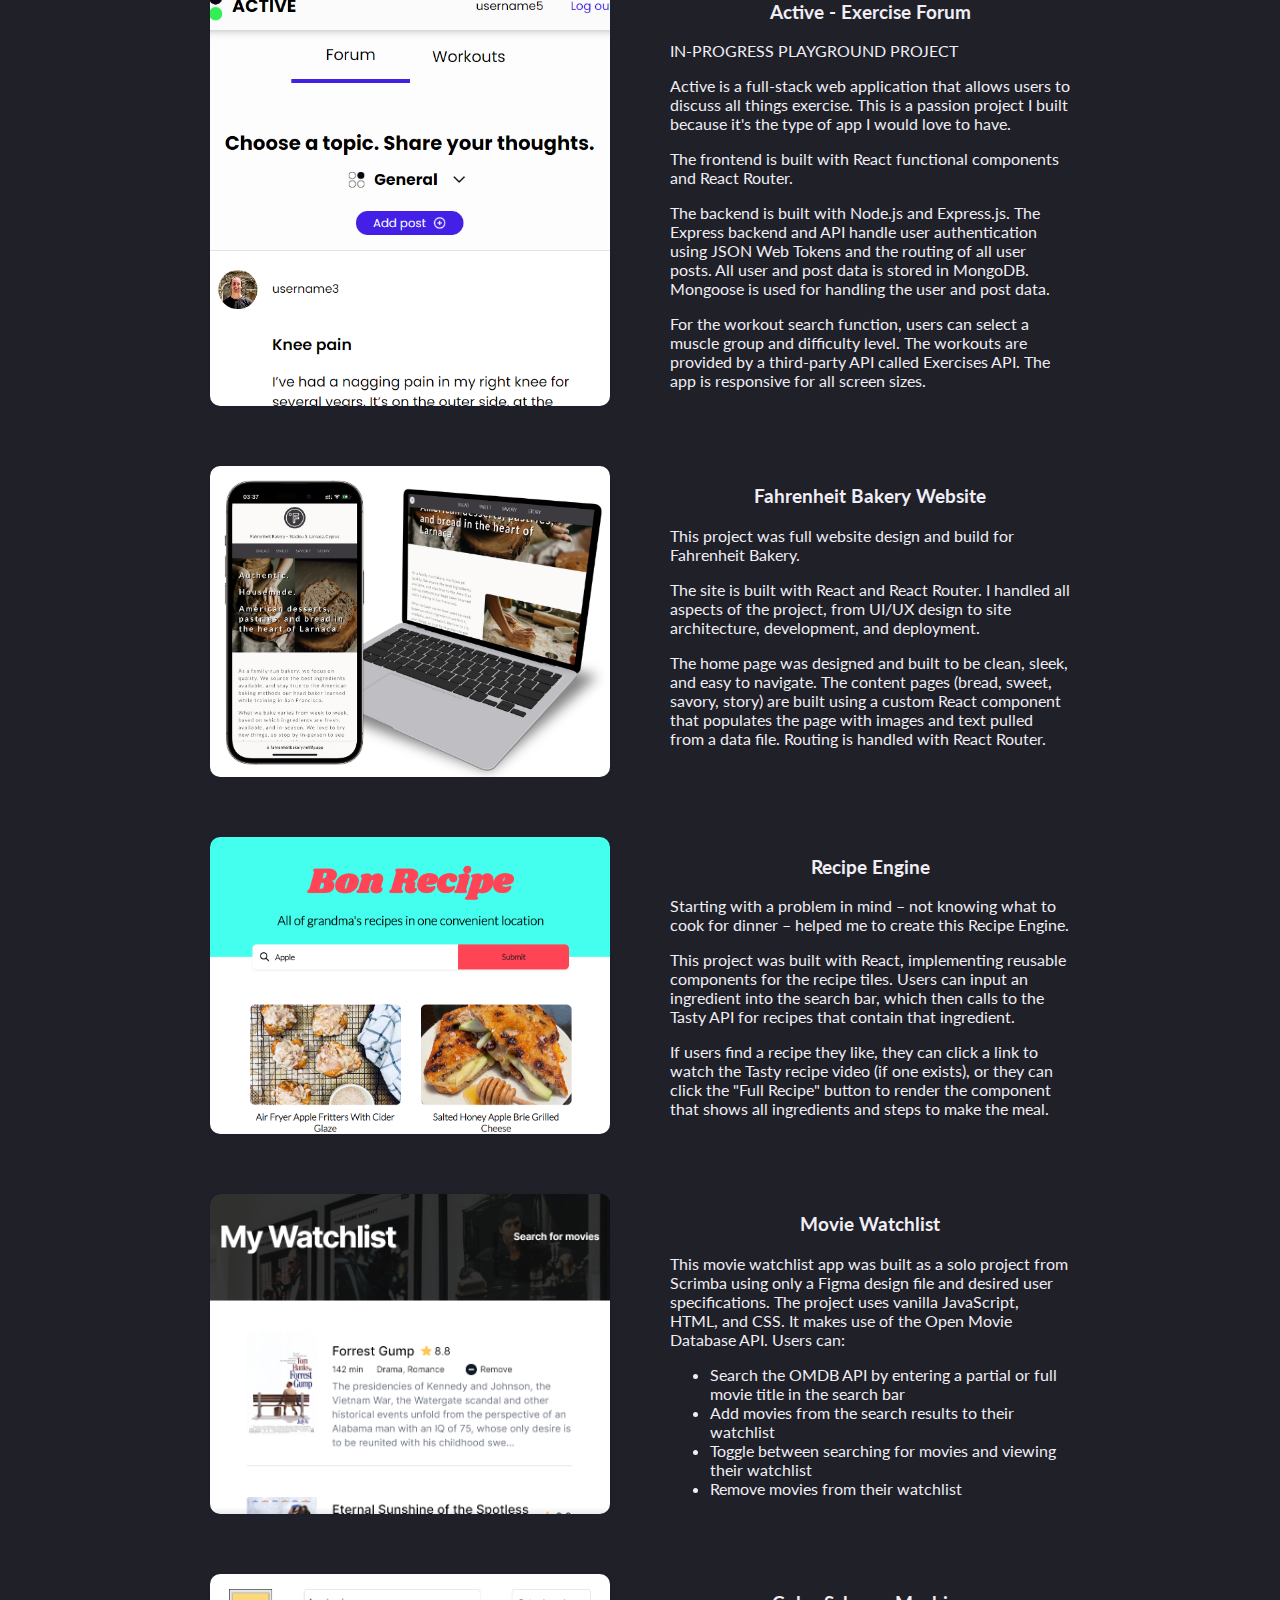
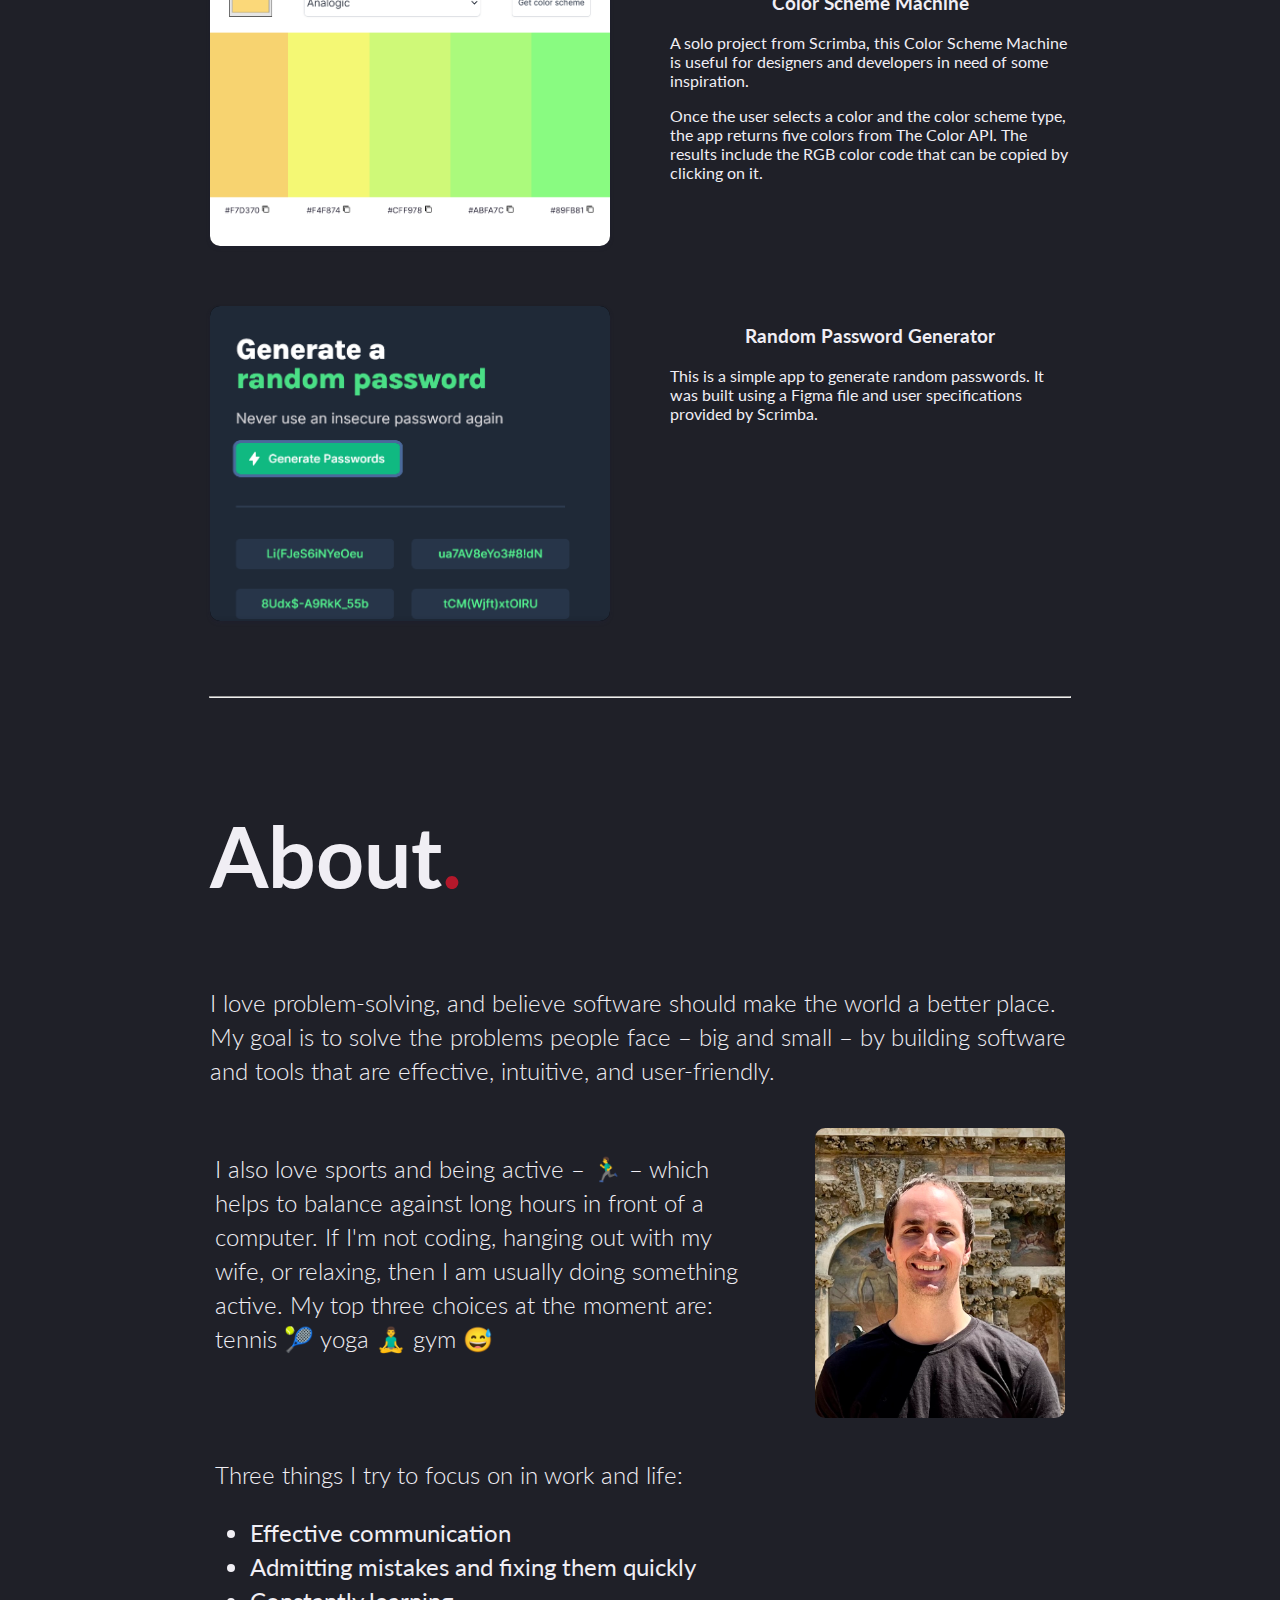
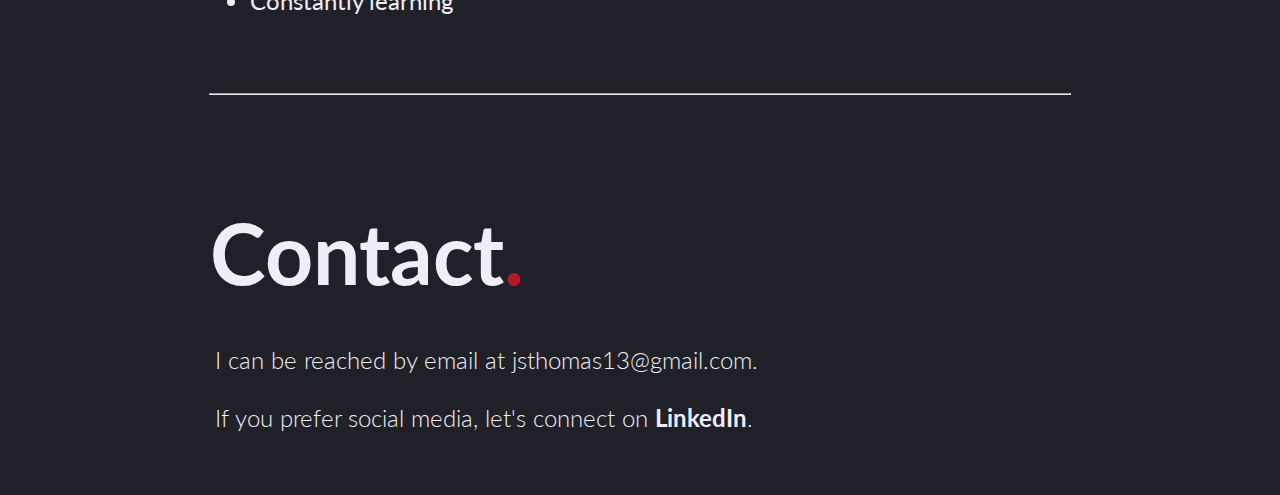
==== commit ab2b4039: "update description of Active project" ====
--- a/index.html
+++ b/index.html
@@ -73,7 +73,7 @@
                 <a class="img-button-b" id="img-button-r" href="https://github.com/justinshane13/SPDPRK-site" target="_blank">GitHub</a>
                 <div class="made-with" id="made-with7">
                     <p class="built">Built with:</p>
-                    <p class="tools">NextJS | React | HTML | CSS | Vercel</p>
+                    <p class="tools">NextJS | React | Material UI<br>HTML | CSS | Vercel</p>
                 </div>
             </div>
             <div>
@@ -91,12 +91,13 @@
                 <a class="img-button-b" id="img-button-p" href="https://github.com/justinshane13/social-frontend" target="_blank">GitHub</a>
                 <div class="made-with" id="made-with6">
                     <p class="built">Built with:</p>
-                    <p class="tools">React | React Router | Node.js | Express.js | MongoDB | Exercises API</p>
+                    <p class="tools">React | React Router | Node.js<br>Express.js | MongoDB | Exercises API</p>
                 </div>
             </div>
             <div>
                 <h3>Active - Exercise Forum</h3>
                 <div class="project-description">
+                    <p>IN-PROGRESS PLAYGROUND PROJECT</p>
                     <p>Active is a full-stack web application that allows users to discuss all things exercise. This is a passion project I built because it's the type of app I would love to have.</p>
                     <p>The frontend is built with React functional components and React Router.</p>
                     <p>The backend is built with Node.js and Express.js. The Express backend and API handle user authentication using JSON Web Tokens and the routing of all user posts. All user and post data is stored in MongoDB. Mongoose is used for handling the user and post data.</p>
@@ -109,7 +110,7 @@
                 <a class="img-button-b" id="img-button-n" href="https://github.com/justinshane13/fahrenheit_website" target="_blank">GitHub</a>
                 <div class="made-with" id="made-with5">
                     <p class="built">Built with:</p>
-                    <p class="tools">React | React Router | JavaScript | HTML | CSS</p>
+                    <p class="tools">React | React Router<br>JavaScript | HTML | CSS</p>
                 </div>
             </div>
             <div>
@@ -126,7 +127,7 @@
                 <a class="img-button-b" id="img-button-e" href="https://github.com/justinshane13/Recipe-Generator" target="_blank">GitHub</a>
                 <div class="made-with" id="made-with2">
                     <p class="built">Built with:</p>
-                    <p class="tools">React | JavaScript | HTML | CSS | Tasty API</p>
+                    <p class="tools">React | JavaScript | HTML<br>CSS | Tasty API</p>
                 </div>
             </div>
             <div>
@@ -143,7 +144,7 @@
                 <a class="img-button-b" id="img-button-b" href="https://github.com/justinshane13/Movie-Watchlist" target="_blank">GitHub</a>
                 <div class="made-with" id="made-with1">
                     <p class="built">Built with:</p>
-                    <p class="tools">JavaScript | HTML | CSS | OMDB API</p>
+                    <p class="tools">JavaScript | HTML<br>CSS | OMDB API</p>
                 </div>
             </div>
             <div>
@@ -165,7 +166,7 @@
                 <a class="img-button-b" id="img-button-h" href="https://github.com/justinshane13/Color-Scheme-Generator" target="_blank">GitHub</a>
                 <div class="made-with" id="made-with3">
                     <p class="built">Built with:</p>
-                    <p class="tools">JavaScript | HTML | CSS | The Color API</p>
+                    <p class="tools">JavaScript | HTML<br>CSS | The Color API</p>
                 </div>
             </div>
             <div>
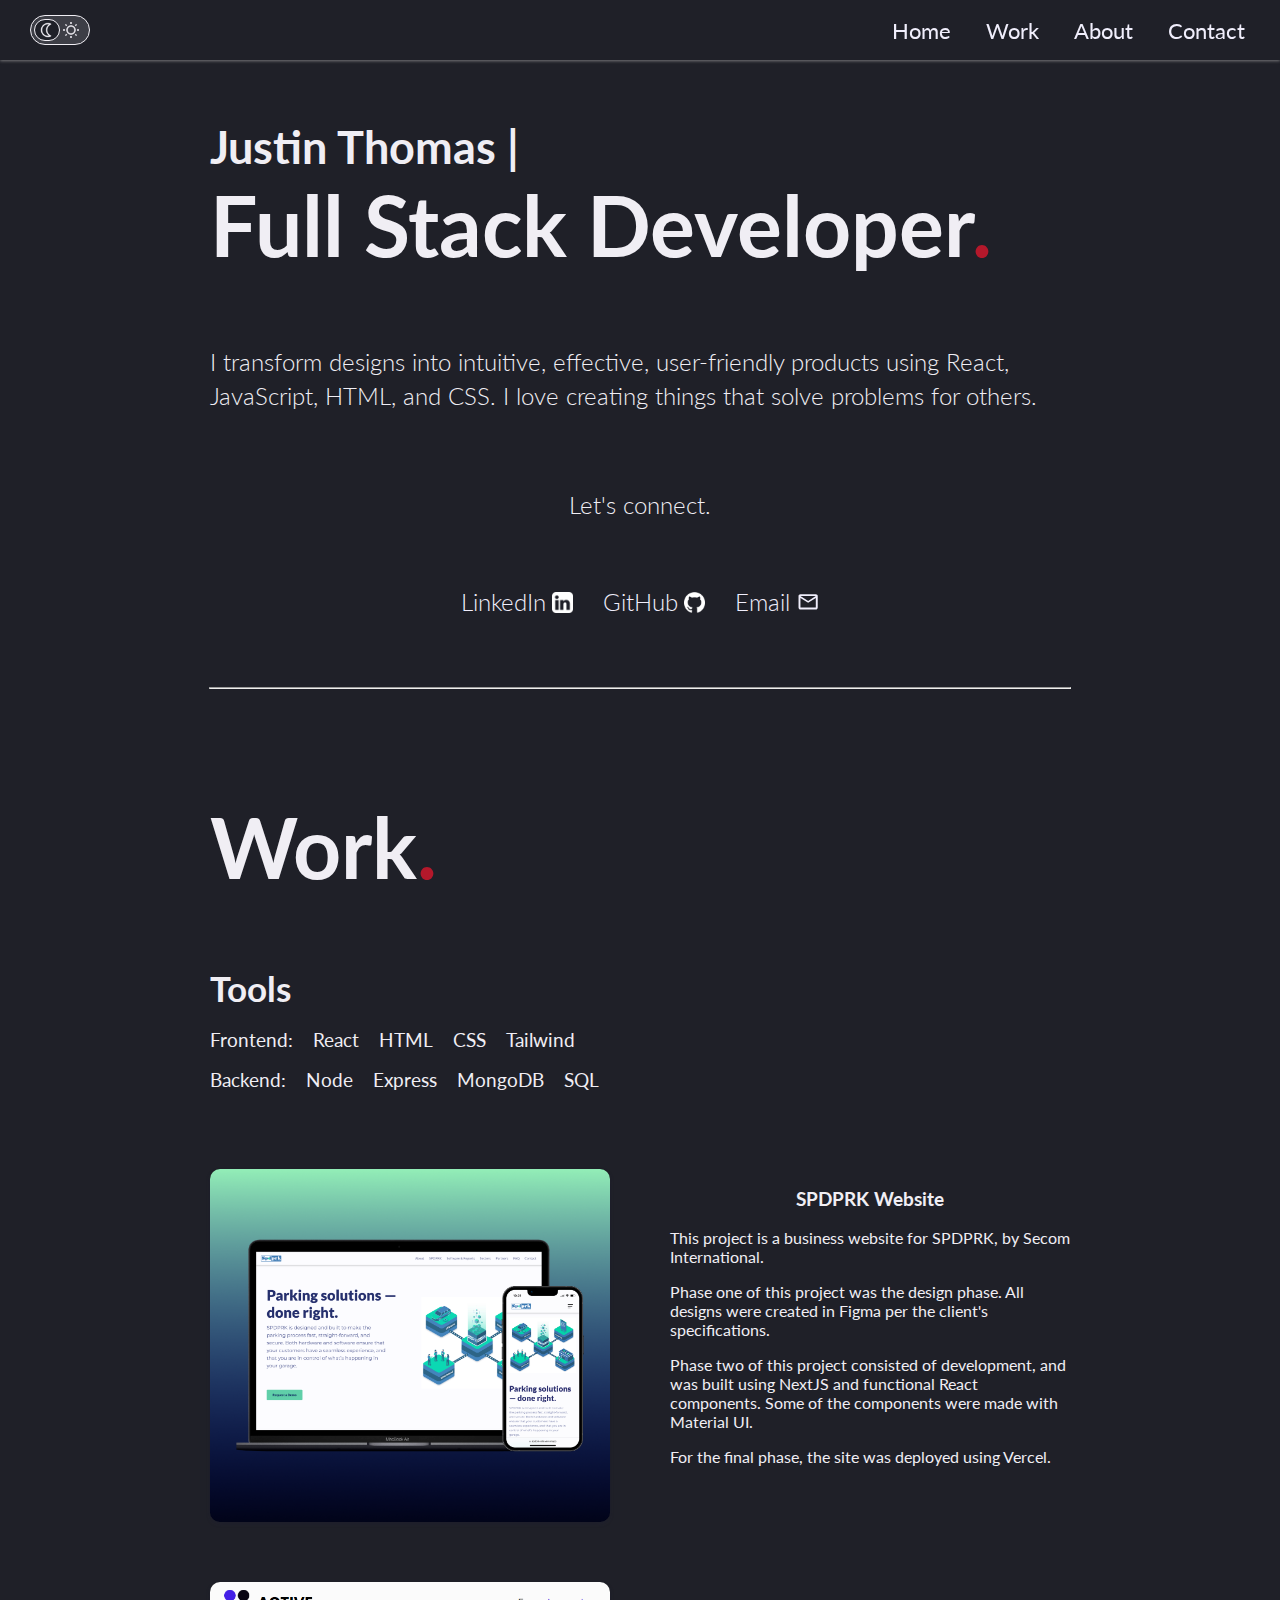
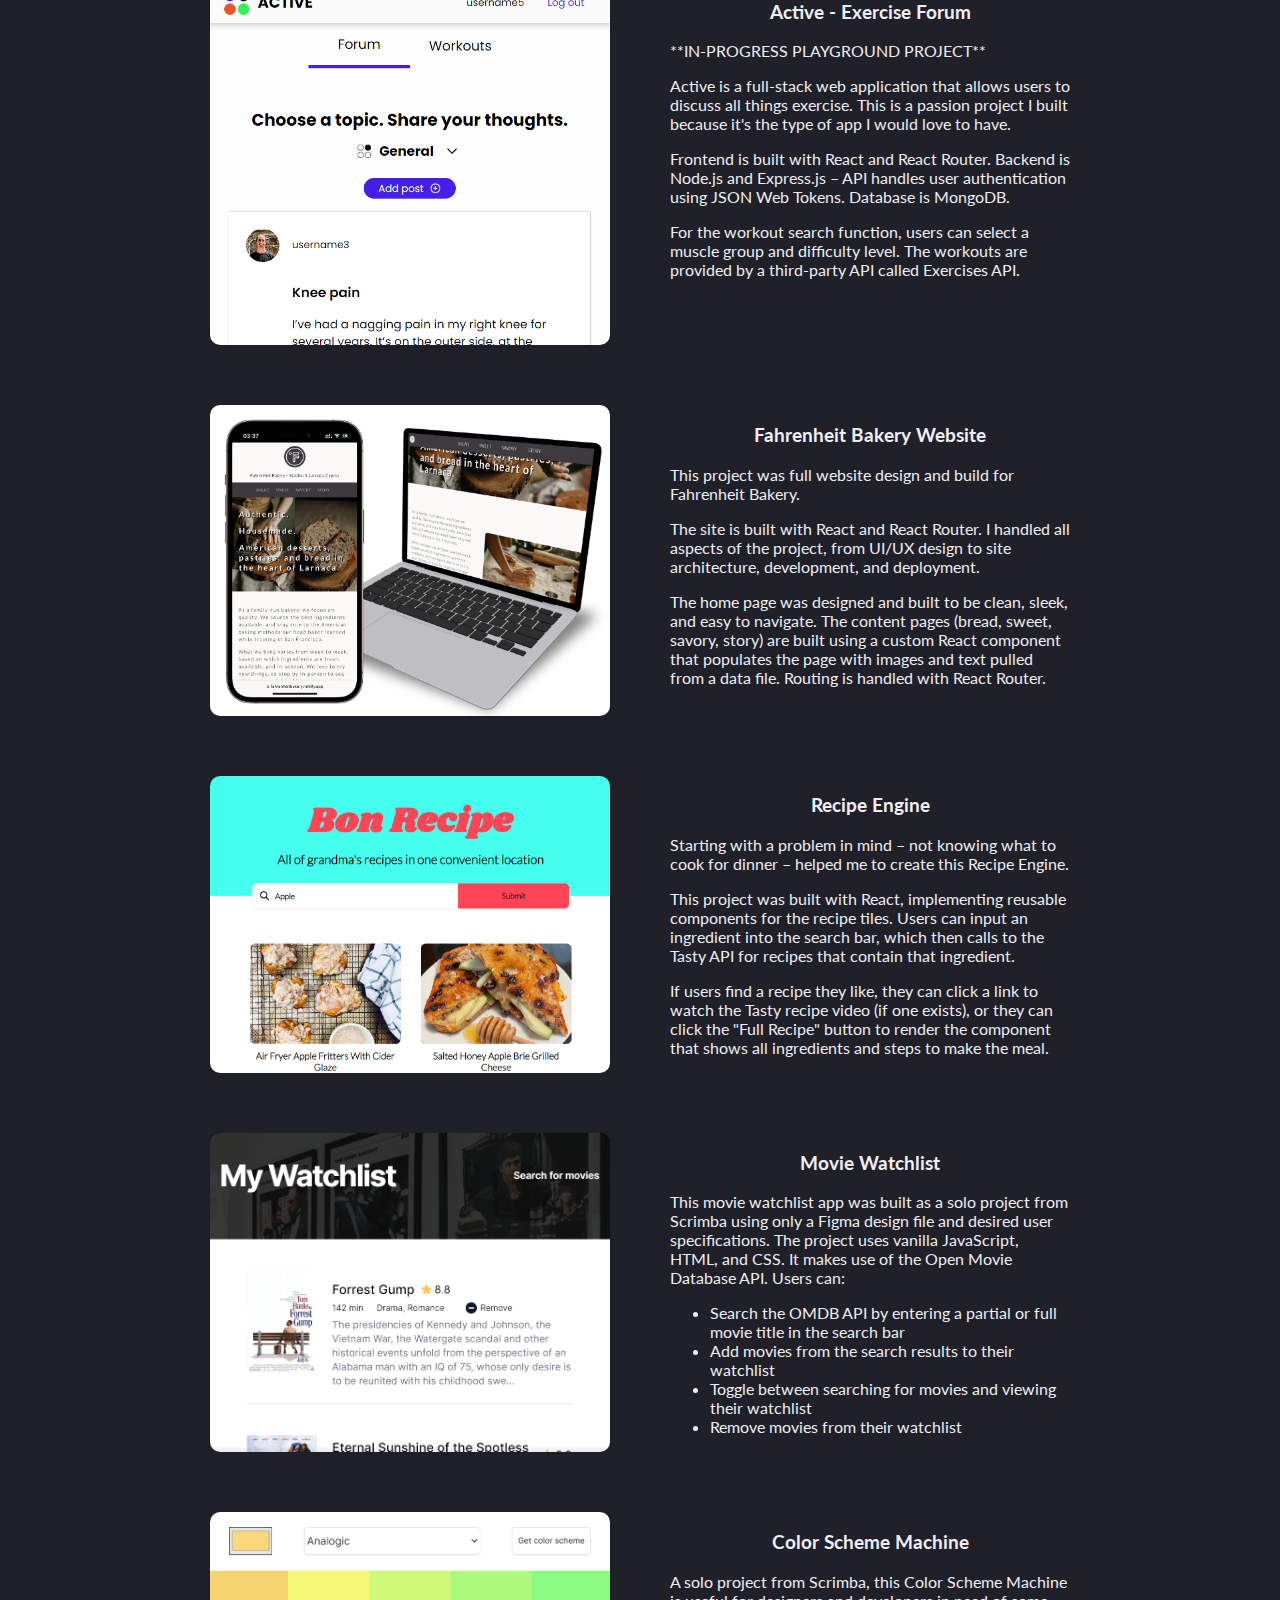
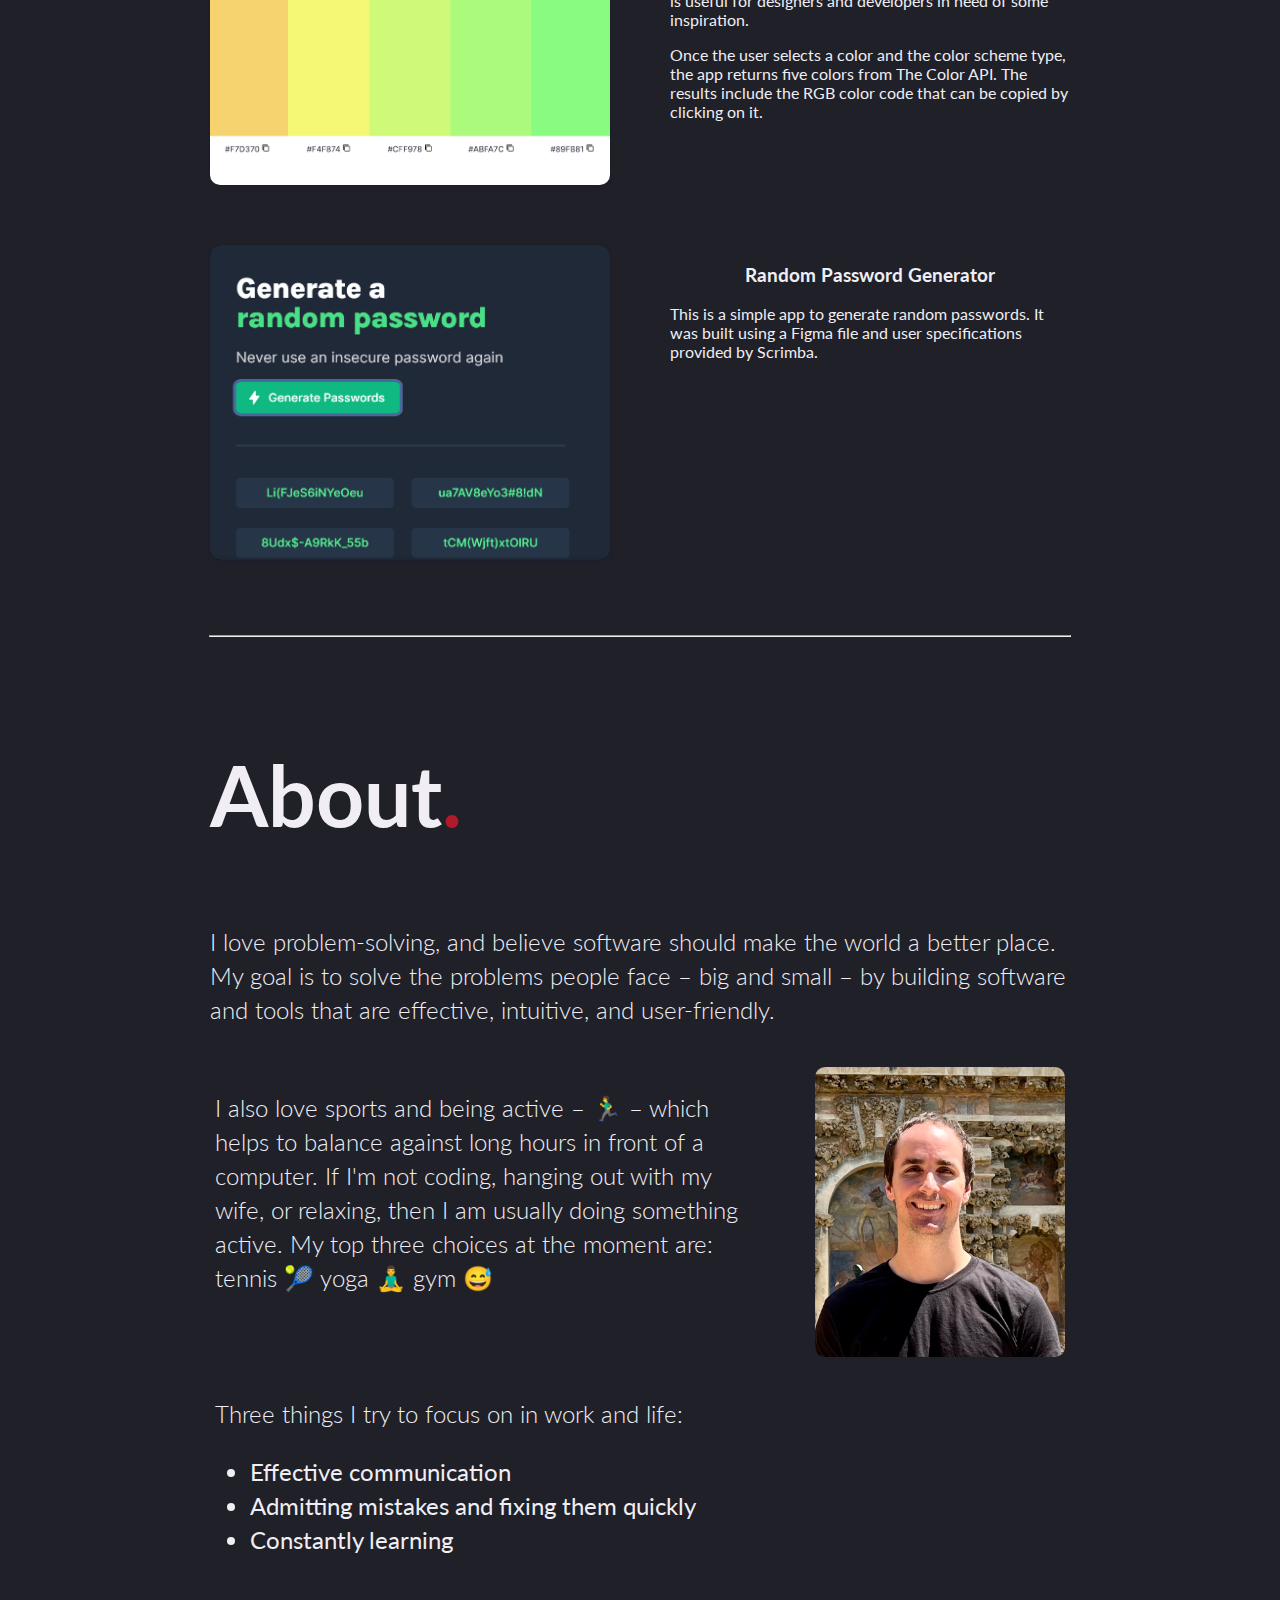
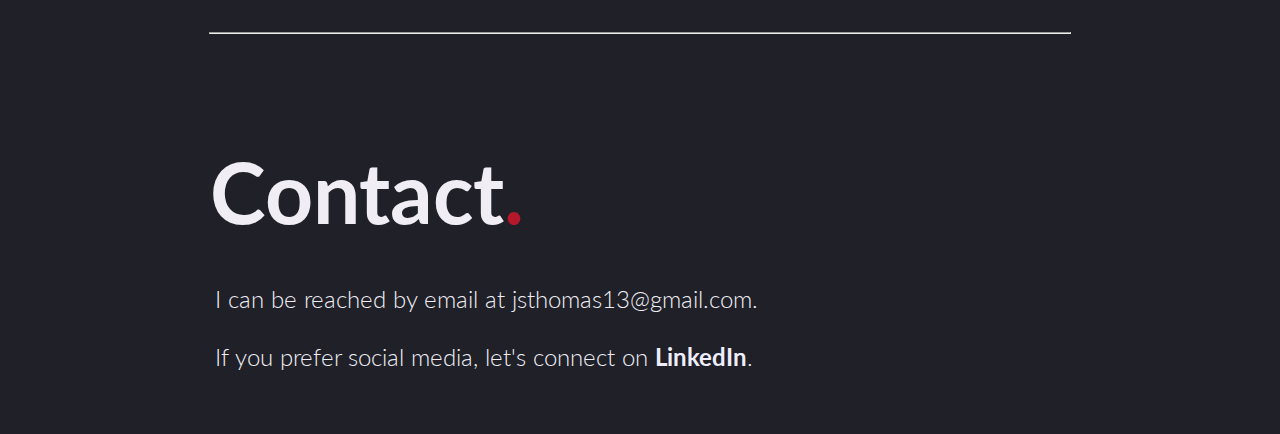
==== commit 147b3421: "condense Active app description" ====
--- a/index.html
+++ b/index.html
@@ -97,11 +97,10 @@
             <div>
                 <h3>Active - Exercise Forum</h3>
                 <div class="project-description">
-                    <p>IN-PROGRESS PLAYGROUND PROJECT</p>
+                    <p>**IN-PROGRESS PLAYGROUND PROJECT**</p>
                     <p>Active is a full-stack web application that allows users to discuss all things exercise. This is a passion project I built because it's the type of app I would love to have.</p>
-                    <p>The frontend is built with React functional components and React Router.</p>
-                    <p>The backend is built with Node.js and Express.js. The Express backend and API handle user authentication using JSON Web Tokens and the routing of all user posts. All user and post data is stored in MongoDB. Mongoose is used for handling the user and post data.</p>
-                    <p>For the workout search function, users can select a muscle group and difficulty level. The workouts are provided by a third-party API called Exercises API. The app is responsive for all screen sizes.</p>
+                    <p>Frontend is built with React and React Router. Backend is Node.js and Express.js – API handles user authentication using JSON Web Tokens. Database is MongoDB.</p>
+                    <p>For the workout search function, users can select a muscle group and difficulty level. The workouts are provided by a third-party API called Exercises API.</p>
                 </div>
             </div>
             <div class="img-container" id="img-container5">
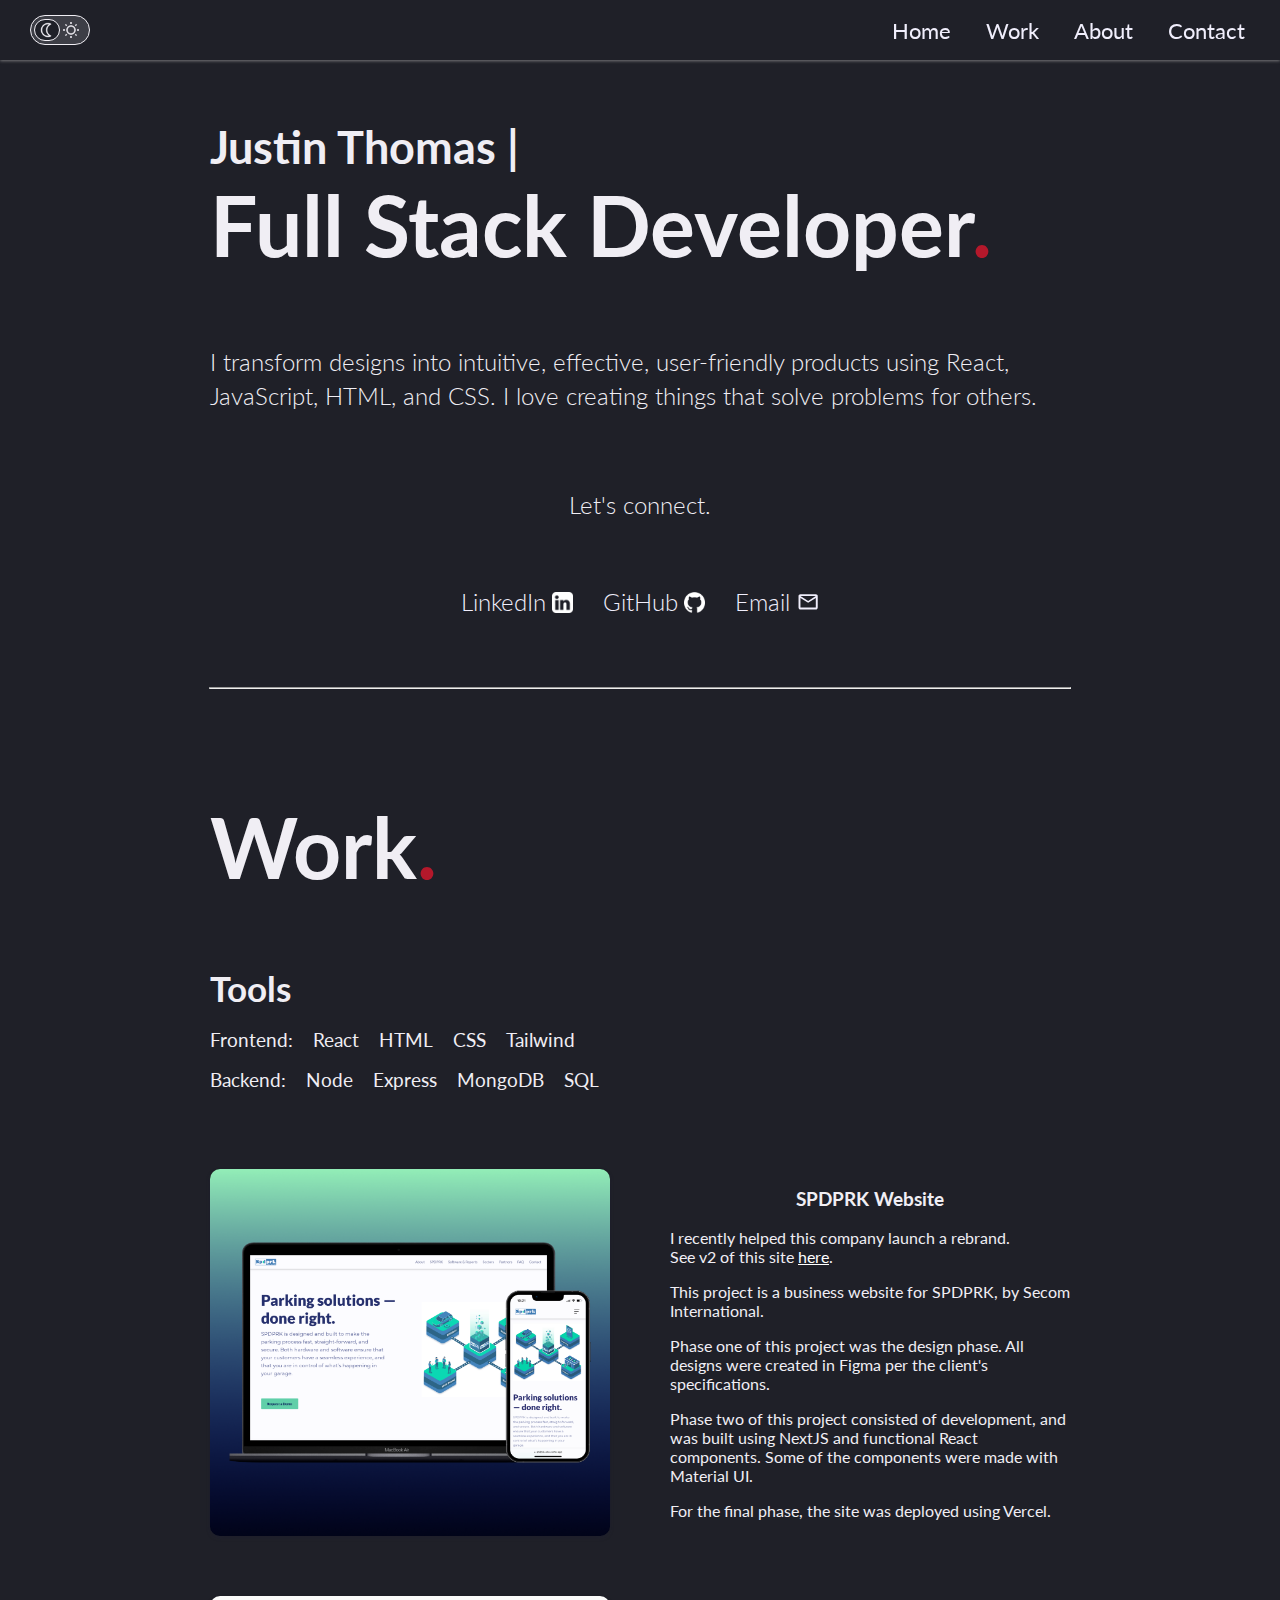
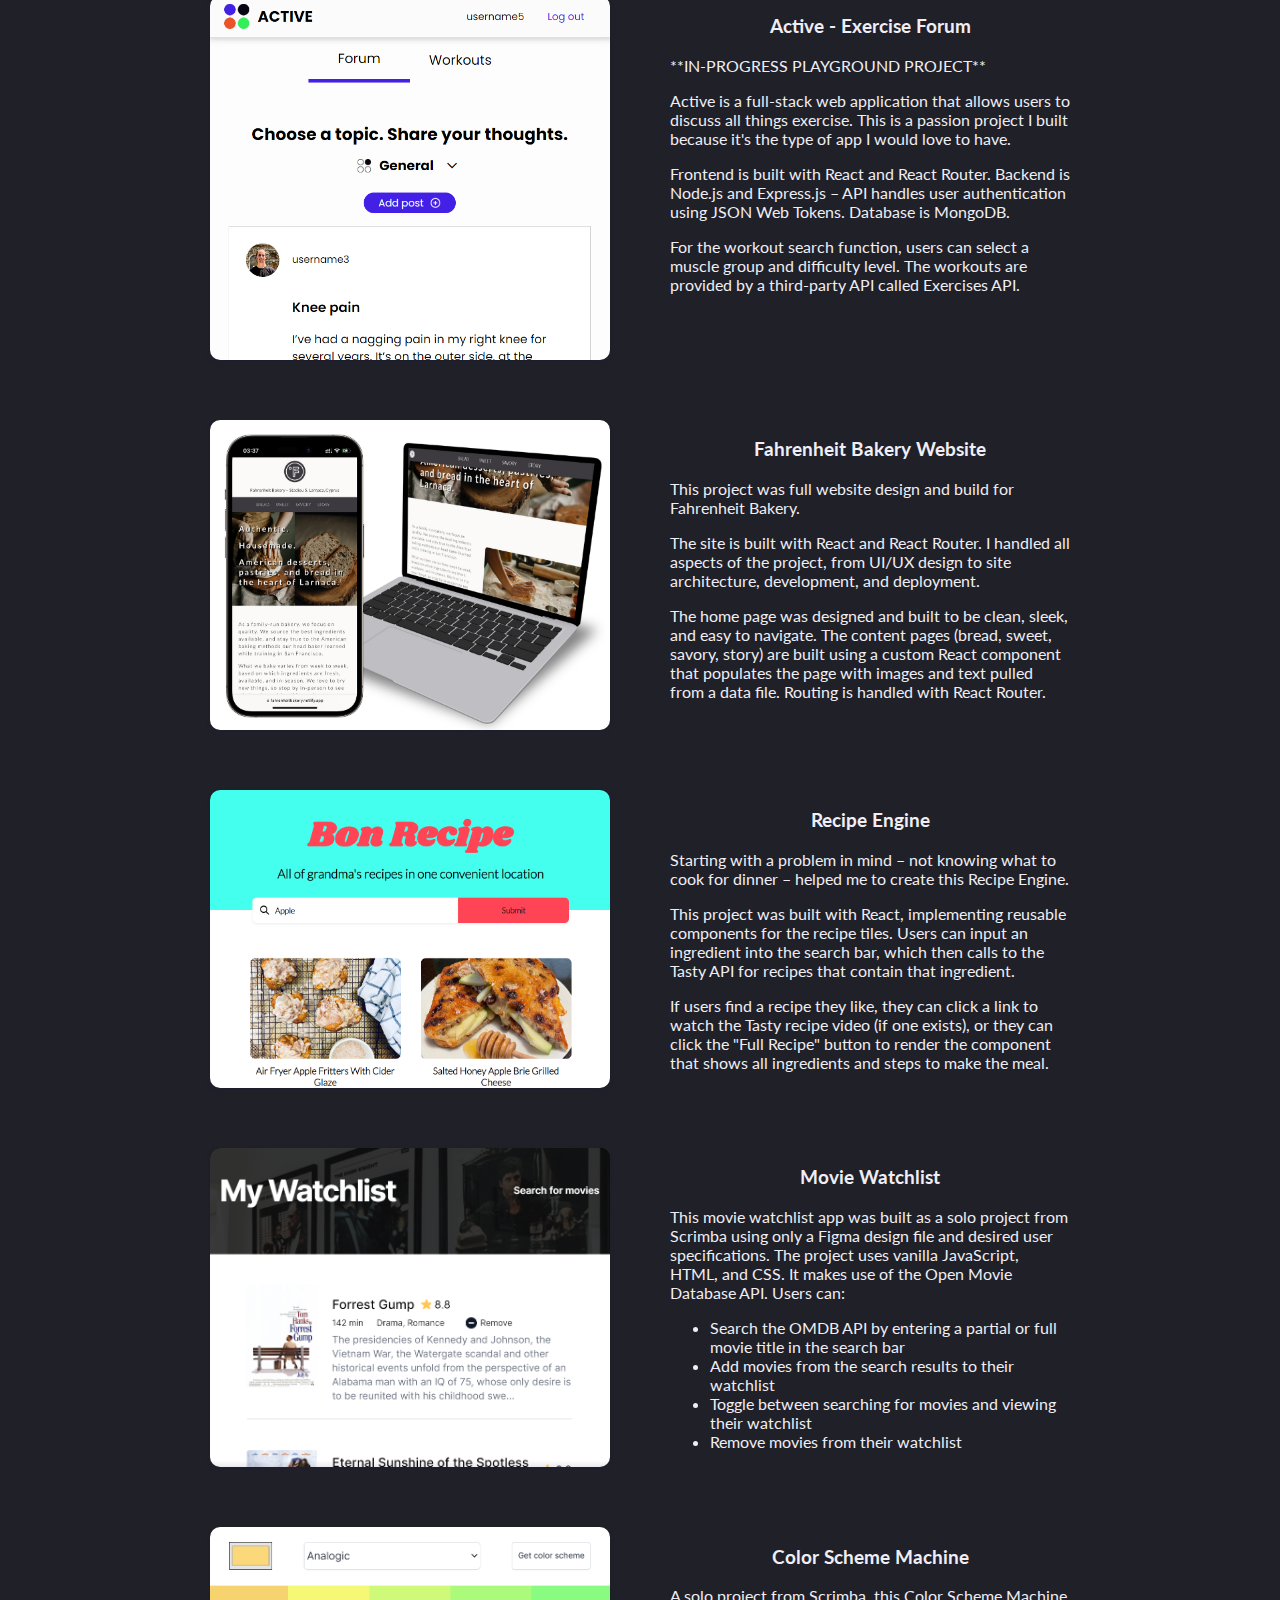
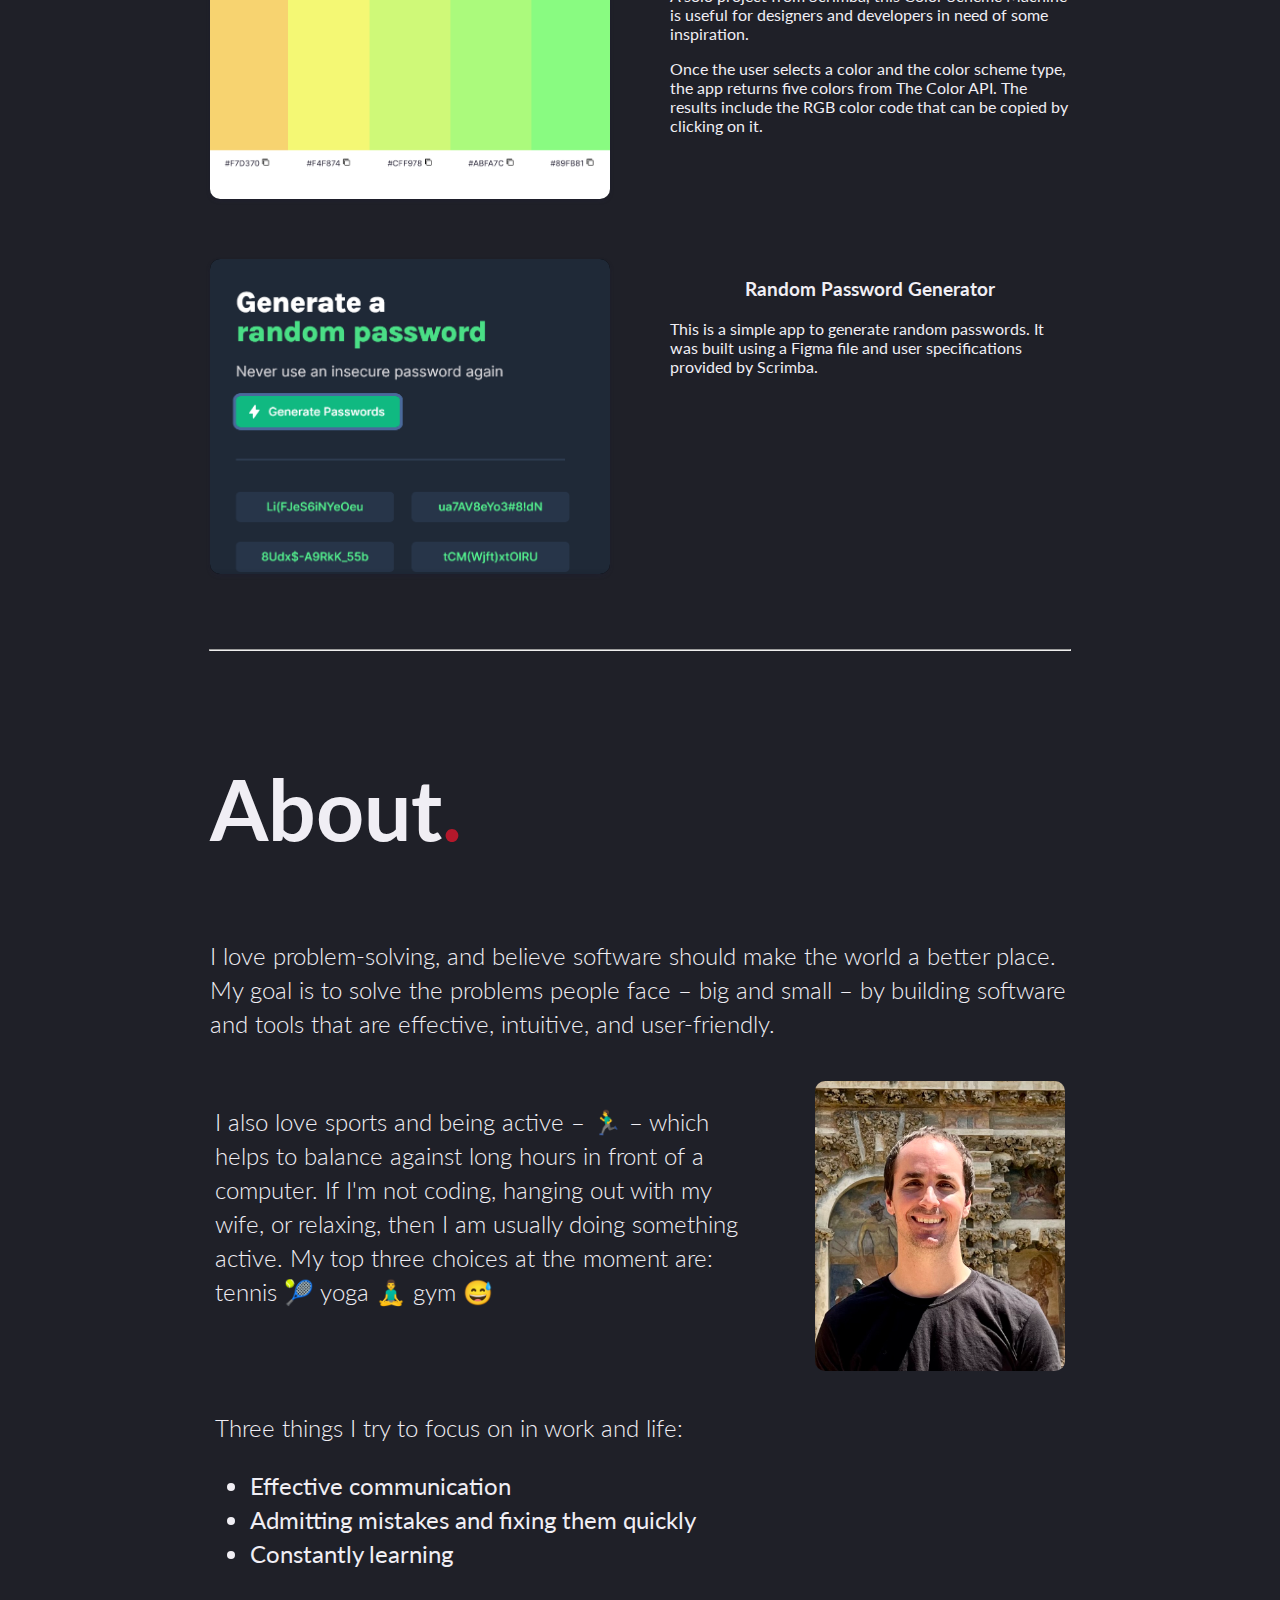
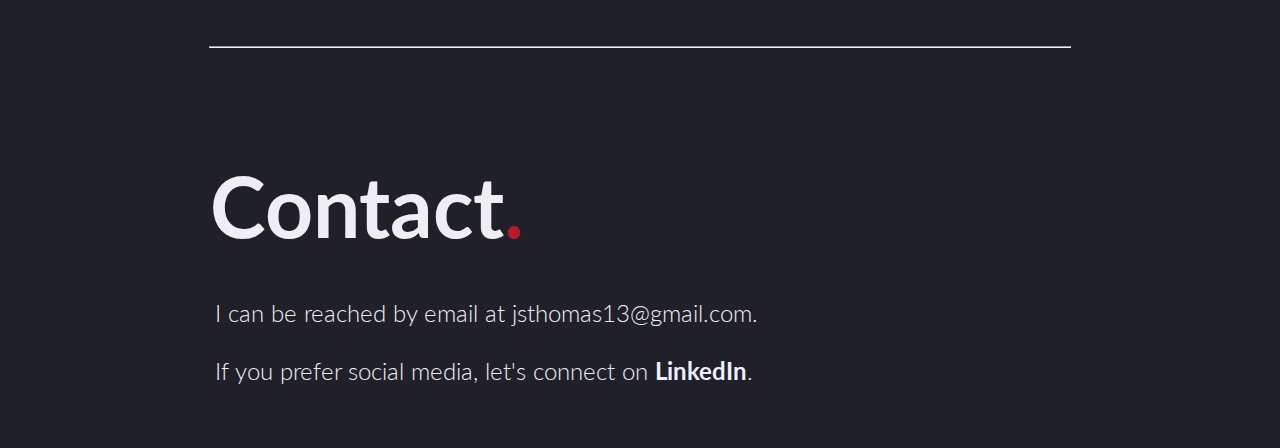
==== commit d7c1ca09: "add v2 of SPDPRK site" ====
--- a/index.html
+++ b/index.html
@@ -79,6 +79,7 @@
             <div>
                 <h3>SPDPRK Website</h3>
                 <div class="project-description">
+                    <p>I recently helped this company launch a rebrand.<br>See v2 of this site <a href="https://spdprk.com" target="_blank" style="color: white;">here</a>.</p>
                     <p>This project is a business website for SPDPRK, by Secom International.</p>
                     <p>Phase one of this project was the design phase. All designs were created in Figma per the client's specifications.</p>
                     <p>Phase two of this project consisted of development, and was built using NextJS and functional React components. Some of the components were made with Material UI.</p>
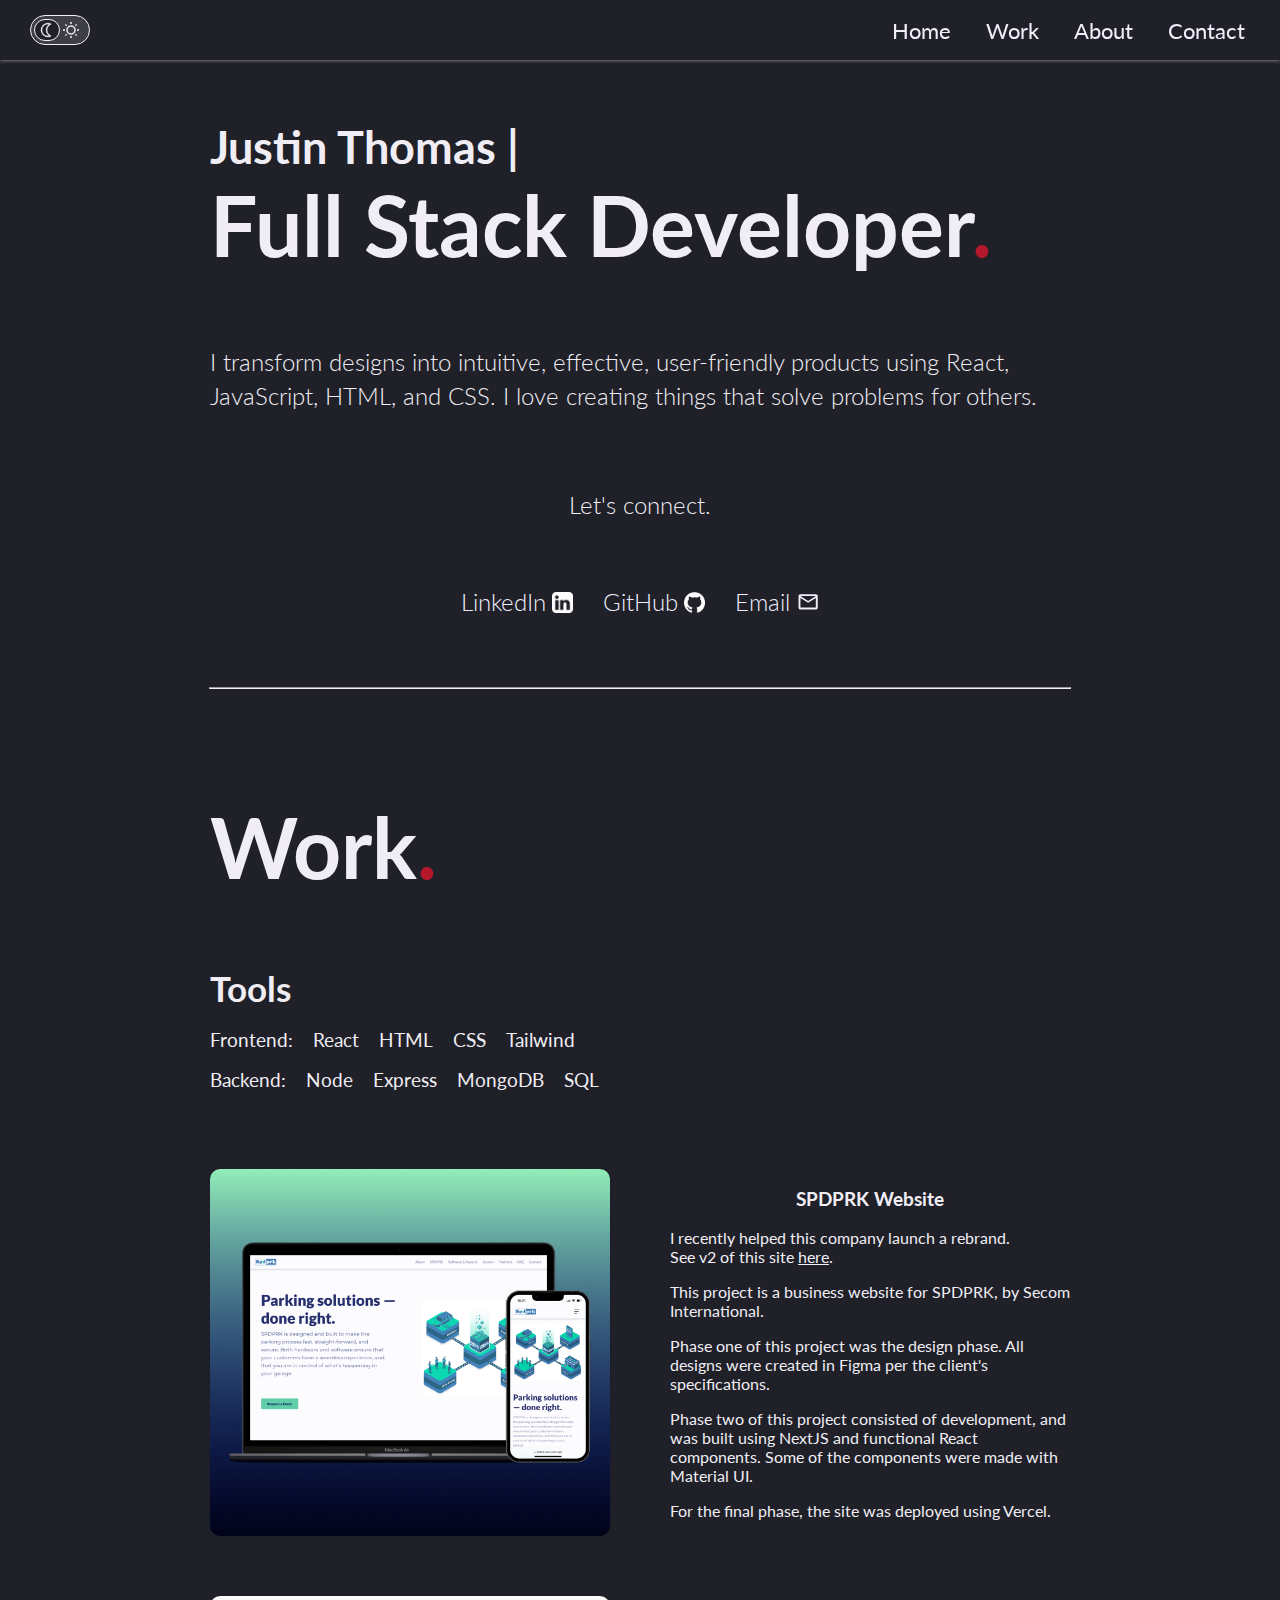
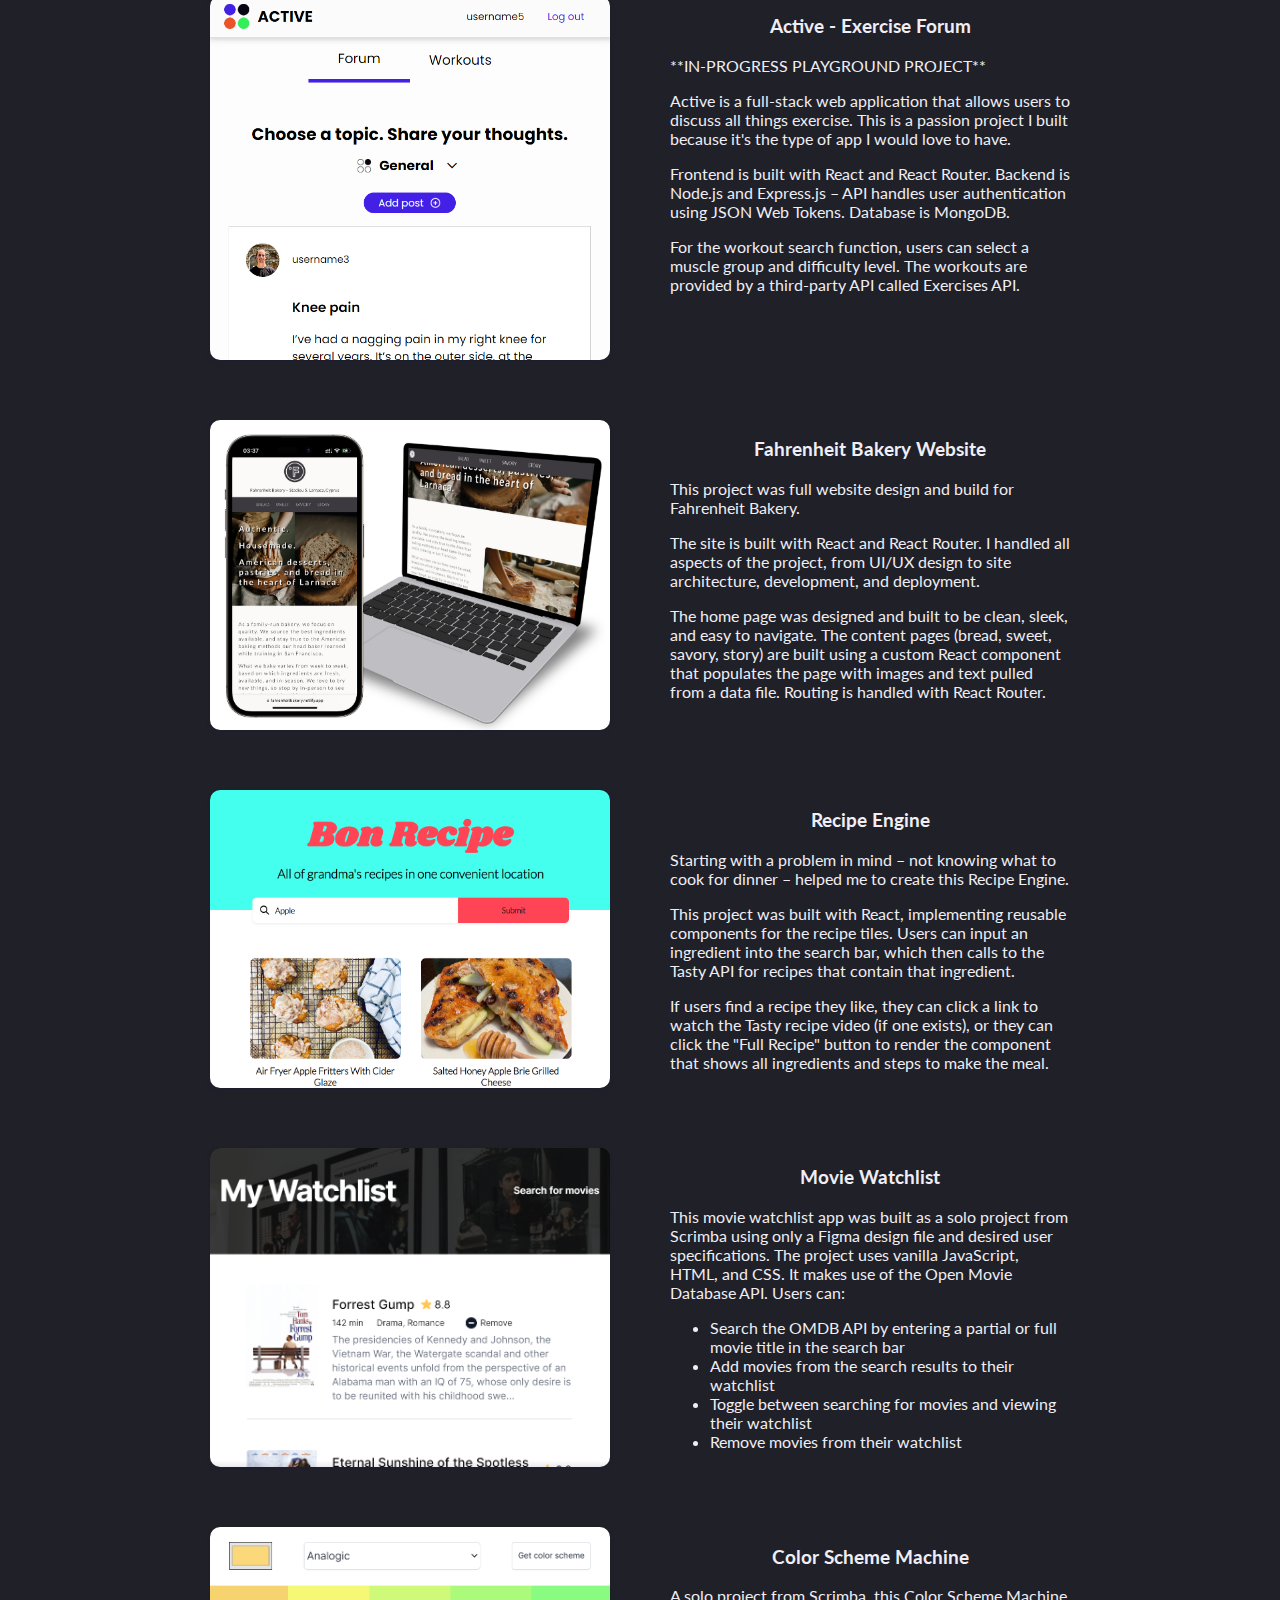
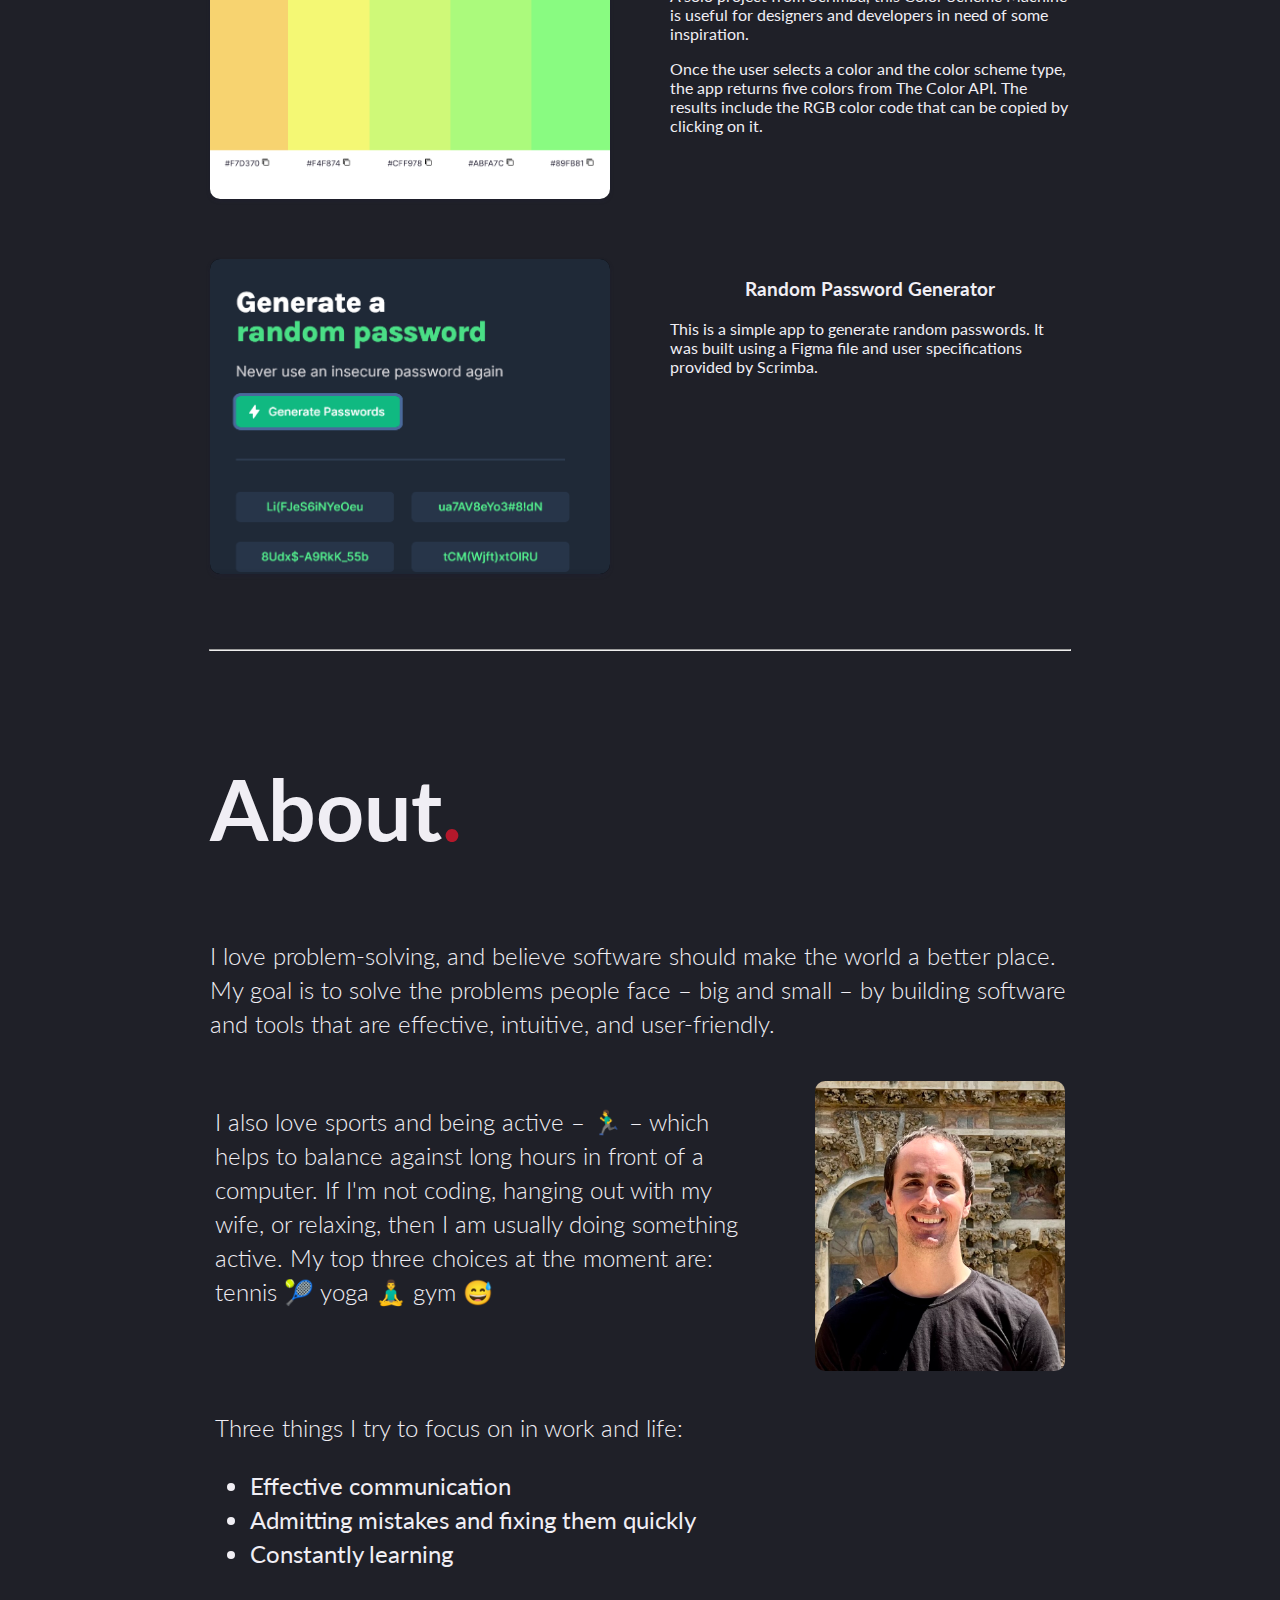
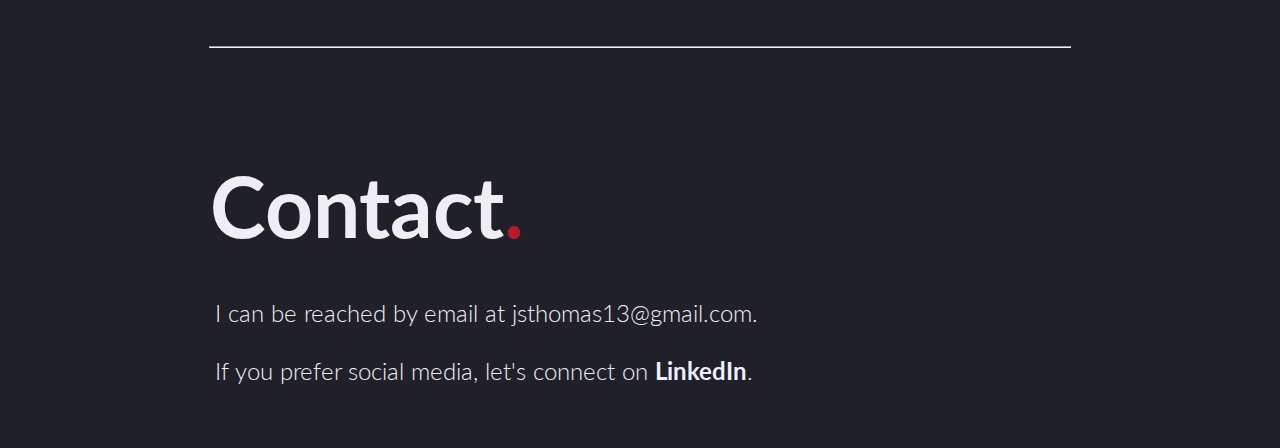
==== commit 597d31aa: "fix light mode on link" ====
--- a/index.html
+++ b/index.html
@@ -79,7 +79,7 @@
             <div>
                 <h3>SPDPRK Website</h3>
                 <div class="project-description">
-                    <p>I recently helped this company launch a rebrand.<br>See v2 of this site <a href="https://spdprk.com" target="_blank" style="color: white;">here</a>.</p>
+                    <p>I recently helped this company launch a rebrand.<br>See v2 of this site <a href="https://spdprk.com" target="_blank" style="color: inherit;">here</a>.</p>
                     <p>This project is a business website for SPDPRK, by Secom International.</p>
                     <p>Phase one of this project was the design phase. All designs were created in Figma per the client's specifications.</p>
                     <p>Phase two of this project consisted of development, and was built using NextJS and functional React components. Some of the components were made with Material UI.</p>
